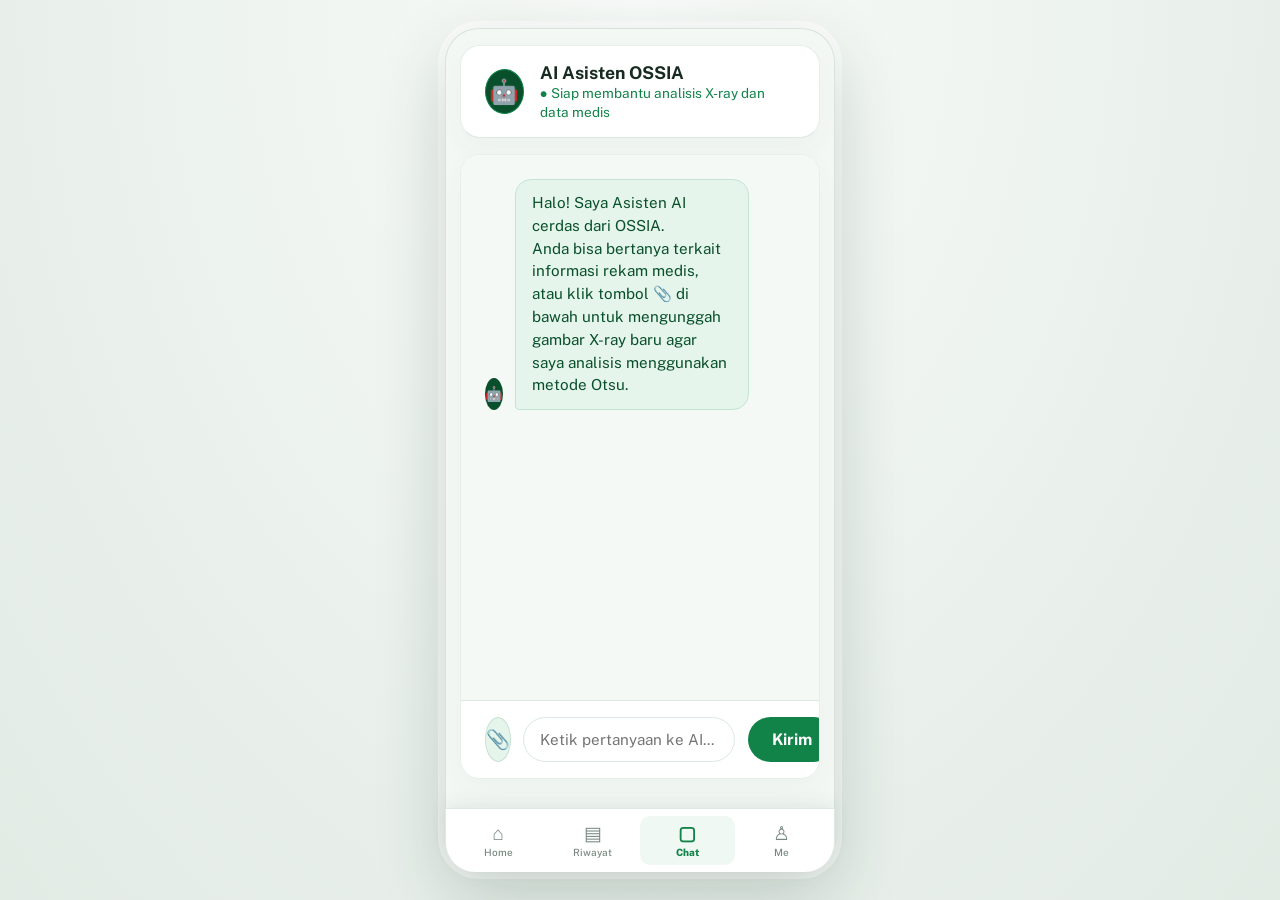
==== chat.html @ 5001eff4 "yhhhh pls" ====
<!DOCTYPE html>
<html lang="id">
<head>
<meta charset="UTF-8">
<meta name="viewport" content="width=device-width, initial-scale=1, viewport-fit=cover">
<meta name="theme-color" content="#0a4f2b">
<title>OSSIA | Chatbot Edukasi</title>
<link rel="preconnect" href="https://fonts.googleapis.com">
<link rel="preconnect" href="https://fonts.gstatic.com" crossorigin>
<link href="https://fonts.googleapis.com/css2?family=Bricolage+Grotesque:opsz,wght@12..96,500;12..96,700&family=Public+Sans:wght@400;500;600&display=swap" rel="stylesheet">
<link rel="stylesheet" href="style.css">
</head>
<body>
<div class="shell" id="view-chatbot">
<aside class="sidebar">
<div class="brand">
<div style="background: #ffffff; width: 34px; height: 34px; border-radius: 8px; display: grid; place-items: center; color: var(--rs-green-dark); font-weight: 800; font-size: 1.2rem; font-family: var(--font-head);">O</div>
<div>OSSIA</div>
</div>
<nav class="nav">
<button onclick="bukaHalaman('home')">🏠 Home (Dashboard)</button>
<button onclick="bukaHalaman('me')">👤 Me (Profil &amp; Riwayat)</button>
<button aria-current="page" onclick="bukaHalaman('chat')">💬 Chatbot Edukasi</button>
</nav>
<div class="sidebar-foot">
<strong>An. Arka</strong>
<span style="display: block; font-size: 0.85rem; color: var(--muted); margin-bottom: 10px;">Pasien Anak</span>
<button class="btn small block" onclick="bukaHalaman('login')" style="background: transparent; border: 1px solid rgba(255,255,255,0.2);">Keluar</button>
</div>
</aside>
<main style="display: flex; flex-direction: column; height: 100vh;">
<!-- Header Ruang Chat (Menampilkan AI) -->
<div class="panel" style="margin-bottom: 1rem; padding: 1rem 1.5rem; display: flex; align-items: center; gap: 1rem; border-bottom: 1px solid var(--line);">
<div style="width: 45px; height: 45px; border-radius: 50%; background: var(--rs-green-dark); display: grid; place-items: center; font-size: 1.5rem; border: 1px solid var(--rs-green);">🤖</div>
<div>
<strong style="font-size: 1.1rem; display: block; color: var(--ink);">AI Asisten OSSIA</strong>
<span style="font-size: 0.85rem; color: var(--rs-green);">● Siap membantu analisis X-ray dan data medis</span>
</div>
</div>
<!-- Kotak Chat Utama -->
<div class="panel" style="flex: 1; display: flex; flex-direction: column; padding: 0; overflow: hidden; background: #fdfdfd;">
<div id="chat-box" style="flex: 1; overflow-y: auto; padding: 1.5rem; display: flex; flex-direction: column; gap: 1rem; background: var(--box);">
<!-- Chat AI Awal -->
<div style="display: flex; gap: 0.8rem; align-items: flex-end; max-width: 85%;">
<div style="width: 32px; height: 32px; border-radius: 50%; background: var(--rs-green-dark); display: grid; place-items: center; font-size: 0.9rem;">🤖</div>
<div style="background: #e5f5ec; color: var(--rs-green-dark); padding: 12px 16px; border-radius: 16px 16px 16px 4px; font-size: 0.95rem; border: 1px solid #c2e6d3; line-height: 1.5;">
              Halo! Saya Asisten AI cerdas dari OSSIA.<br/>Anda bisa bertanya terkait informasi rekam medis, atau klik tombol 📎 di bawah untuk mengunggah gambar X-ray baru agar saya analisis menggunakan metode Otsu.
            </div>
</div>
</div>
<!-- Kolom Input Teks & Attachment -->
<div style="padding: 1rem 1.5rem; border-top: 1px solid var(--line); background: #ffffff; display: flex; gap: 0.8rem; align-items: center;">
<button class="btn secondary" onclick="simulasiUnggah()" style="border-radius: 50%; width: 45px; height: 45px; padding: 0; display: grid; place-items: center; font-size: 1.2rem;" title="Unggah X-ray">📎</button>
<input id="chat-input" onkeypress="cekEnter(event)" placeholder="Ketik pertanyaan ke AI..." style="flex: 1; padding: 0.8rem 1rem; border: 1px solid var(--line); border-radius: 99px; font-size: 0.95rem; outline: none;" type="text"/>
<button class="btn" onclick="kirimPesan()" style="border-radius: 99px; padding: 0.8rem 1.5rem;">Kirim</button>
</div>
</div>
</main>
</div>






<script>
(function () {
  const pages = {
    landing: "landing.html",
    login: "login.html",
    home: "home.html",
    dashboard: "home.html",
    riwayat: "riwayat.html",
    chat: "chat.html",
    chatbot: "chat.html",
    me: "me.html"
  };

  window.bukaHalaman = function (target) {
    window.location.href = pages[target] || "index.html";
  };

  window.showOssiaToast = function (message) {
    let toast = document.getElementById("ossia-global-toast");
    if (!toast) {
      toast = document.createElement("div");
      toast.id = "ossia-global-toast";
      toast.className = "toast";
      document.body.appendChild(toast);
    }
    toast.textContent = message;
    toast.classList.add("show");
    window.setTimeout(() => toast.classList.remove("show"), 2500);
  };

  document.addEventListener("DOMContentLoaded", function () {
    const file = window.location.pathname.split("/").pop().toLowerCase();
    const current = file.replace(".html", "");
    if (!["home", "riwayat", "chat", "me"].includes(current)) return;

    // Avoid duplicate nav if script is included twice.
    if (document.querySelector(".mobile-nav")) return;

    const nav = document.createElement("nav");
    nav.className = "mobile-nav";
    nav.setAttribute("aria-label", "Navigasi utama");
    const items = [
      ["home", "⌂", "Home"],
      ["riwayat", "▤", "Riwayat"],
      ["chat", "▢", "Chat"],
      ["me", "♙", "Me"]
    ];
    nav.innerHTML = items.map(([id, icon, label]) =>
      `<button type="button" class="${current === id ? "active" : ""}" aria-label="${label}" ${current === id ? 'aria-current="page"' : ""} onclick="bukaHalaman('${id}')"><span aria-hidden="true">${icon}</span><span>${label}</span></button>`
    ).join("");
    document.body.appendChild(nav);
  });
})();
</script>

</body>
</html>
---- style.css ----
:root {
  --rs-green: #118349; --rs-green-dark: #0a4f2b; --rs-green-soft: #e5f5ec;
  --rs-maroon: #8b3030; --rs-yellow: #d99116; --ink: #172b21; --muted: #6e8277;
  --line: #dce9e1; --box: #f5f9f6; --font-head: "Bricolage Grotesque", sans-serif;
  --font-body: "Public Sans", sans-serif;
}
* { box-sizing: border-box; }
body { margin: 0; background: #f3f7f4; color: var(--ink); font-family: var(--font-body); }
button, input { font: inherit; }
button { cursor: pointer; }
h1,h2,h3 { font-family: var(--font-head); }
p { line-height: 1.6; }
.btn { border: 0; border-radius: 999px; padding: .85rem 1.2rem; color: #fff; background: var(--rs-green); font-weight: 700; }
.btn.secondary { color: var(--rs-green-dark); background: var(--rs-green-soft); border: 1px solid #c4e3d0; }
.btn.block { display: block; width: 100%; }
.btn.small { padding: .65rem 1rem; font-size: .9rem; }
.login { min-height: 100dvh; display: grid; grid-template-columns: 1.05fr 1fr; background: #f5f9f6; }
.login-hero { background: var(--rs-green-dark); color: #fff; padding: clamp(1.5rem,5vw,4rem); display: flex; flex-direction: column; justify-content: space-between; min-height: 100%; }
.login-hero h1 { font-size: clamp(2rem,4vw,3.3rem); line-height: 1.1; max-width: 620px; margin: 1rem 0; }
.login-hero p { color: #c8e6d4; max-width: 540px; }
.login-hero .hint { font-size: .8rem; margin-top: 2rem; }
.login-form-wrap { display: grid; place-items: center; padding: 2rem; }
.login-card { width: min(100%, 450px); background: white; padding: clamp(1.4rem,4vw,2.5rem); border-radius: 24px; box-shadow: 0 20px 55px rgba(9,65,35,.08); }
.login-card h2 { margin: 0 0 .4rem; font-size: 1.6rem; }
.login-card .sub { color: var(--muted); margin-bottom: 1.5rem; }
.field { margin: 1rem 0; }
.field label { display: block; font-size: .9rem; font-weight: 600; margin-bottom: .5rem; }
.field input { width: 100%; border: 1px solid #c9ded1; border-radius: 12px; padding: .9rem 1rem; outline-color: var(--rs-green); background: #fbfdfb; }
.shell { display: grid; grid-template-columns: 250px minmax(0,1fr); min-height: 100dvh; }
.sidebar { background: var(--rs-green-dark); color: white; padding: 1.5rem; display: flex; flex-direction: column; gap: 2rem; }
.brand { display: flex; align-items: center; gap: .75rem; font-weight: 800; font-size: 1.15rem; }
.nav { display: flex; flex-direction: column; gap: .5rem; }
.nav button { border: 0; text-align: left; border-radius: 12px; padding: .9rem 1rem; background: transparent; color: #d4e9dc; font-weight: 600; }
.nav button:hover,.nav button[aria-current="page"] { color: white; background: rgba(255,255,255,.15); }
.sidebar-foot { margin-top: auto; border-top: 1px solid rgba(255,255,255,.15); padding-top: 1.2rem; }
.shell main { min-width: 0; padding: clamp(1.1rem,3vw,2.5rem); }
.page-head { margin-bottom: 1.5rem; }
.page-head h2 { margin: 0 0 .4rem; font-size: 1.8rem; }
.page-head p { color: var(--muted); margin: 0; }
.panel { padding: clamp(1rem,2vw,1.6rem); border-radius: 20px; background: #fff; border: 1px solid #e7efe9; box-shadow: 0 10px 30px rgba(9,65,35,.04); }
.dropzone { border: 2px dashed #a5cbb4; border-radius: 16px; padding: 3rem 1rem; text-align: center; color: var(--rs-green-dark); background: #eff8f2; }
.stats { display: grid; grid-template-columns: repeat(3,minmax(0,1fr)); gap: 1rem; margin-top: 1rem; }
.stat { border: 1px solid var(--line); border-radius: 15px; padding: 1.2rem; background: var(--box); }
.stat span { display: block; color: var(--muted); font-size: .85rem; margin-bottom: .5rem; }
.stat strong { font-family: var(--font-head); font-size: 1.35rem; }
.landing-page { min-height: 100dvh; display: grid; grid-template-columns: 1fr 1fr; background: #f7faf8; }
.landing-page .login-hero { min-height: 100dvh; }
.landing-cta { margin-top: 1.5rem; max-width: 250px; background: white; color: var(--rs-green-dark); }
.landing-info { padding: clamp(2rem,6vw,5rem); display: flex; flex-direction: column; justify-content: center; }
.landing-info h2 { font-size: clamp(1.7rem,3vw,2.6rem); line-height: 1.15; }
.landing-info p { color: var(--muted); }
.feature-list { display: grid; gap: 1rem; margin: 1.5rem 0; }
.feature-list > div { display: flex; align-items: center; gap: 1rem; background: white; border: 1px solid var(--line); border-radius: 14px; padding: 1rem; }
.feature-list b { color: var(--rs-green); font-family: var(--font-head); font-size: 1.2rem; }
.feature-list span { display: flex; flex-direction: column; gap: .2rem; }
.feature-list small { color: var(--muted); }
.auth-page { min-height: 100dvh; display: flex; flex-direction: column; align-items: center; justify-content: center; padding: 1.5rem; background: #f4f8f5; position: relative; }
.auth-page .back-link { position: absolute; top: 1.5rem; left: 1.5rem; border: 0; background: transparent; color: var(--rs-green-dark); font-weight: 700; }
.auth-brand { display: flex; align-items: center; gap: .6rem; color: var(--rs-green-dark); font-size: 1.6rem; margin-bottom: 1.5rem; }
.brand-symbol { display: grid; place-items: center; width: 40px; height: 40px; background: var(--rs-green-dark); color: white; border-radius: 12px; }
.auth-page .login-form-wrap { padding: 0; width: 100%; }
.auth-page .login-card { border: 1px solid var(--line); }
#chat-box { min-height: 260px; }
.landing-page .login-hero .login-hero { padding: 0; }
.loading-screen { padding: 3rem; text-align: center; color: var(--muted); }
.mobile-nav { display: none; }
@media (max-width: 760px) {
  body { background: #f7faf8; }
  .login, .landing-page { display: flex; flex-direction: column; }
  .login-hero { min-height: auto; padding: 1.4rem 1.3rem 1.6rem; }
  .login-hero h1 { font-size: 1.8rem; }
  .login-hero > div > div[style*="margin-top: 3rem"] { display: none !important; }
  .login-hero .hint { margin-top: 1rem; }
  .login-form-wrap { padding: 1.2rem; }
  .login-card { padding: 1.4rem; }
  .landing-page .login-hero { min-height: 52vh; }
  .landing-info { padding: 1.5rem; }
  .landing-info h2 { font-size: 1.7rem; }
  .auth-page { justify-content: flex-start; padding-top: 5rem; }
  .shell { display: block; min-height: 100dvh; padding-bottom: calc(82px + env(safe-area-inset-bottom)); }
  .sidebar { display: none; }
  .shell main { padding: 1.2rem 1rem 2rem; }
  .page-head h2 { font-size: 1.5rem; }
  .stats { grid-template-columns: 1fr; gap: .7rem; }
  .stat { padding: 1rem; }
  .mobile-nav { position: fixed; z-index: 20; left: 0; right: 0; bottom: 0; display: grid; grid-template-columns: repeat(4,1fr); padding: .5rem .35rem calc(.5rem + env(safe-area-inset-bottom)); background: rgba(255,255,255,.97); border-top: 1px solid var(--line); backdrop-filter: blur(14px); }
  .mobile-nav button { border: 0; background: transparent; color: #7d8e83; display: flex; flex-direction: column; align-items: center; gap: .2rem; padding: .4rem .1rem; font-size: .68rem; }
  .mobile-nav button.active { color: var(--rs-green); font-weight: 800; }
  .mobile-nav button span:first-child { font-size: 1.1rem; }
  #view-chatbot main { height: calc(100dvh - 82px); }
  #view-chatbot .panel { padding: .8rem; }
}

.chat-bubble { display:flex; gap:.65rem; align-items:flex-end; max-width:90%; margin:.75rem 0; }
.chat-bubble.user { margin-left:auto; }
.chat-avatar { width:32px; height:32px; flex:0 0 32px; border-radius:50%; background:var(--rs-green-dark); display:grid; place-items:center; color:white; }
.chat-message { background:#e5f5ec; color:var(--rs-green-dark); border:1px solid #c2e6d3; border-radius:16px 16px 16px 4px; padding:.75rem 1rem; line-height:1.5; font-size:.9rem; overflow-wrap:anywhere; }
.chat-bubble.user .chat-message { background:white; color:var(--ink); border-color:var(--line); border-radius:16px 16px 4px 16px; }
.error-page { margin:2rem auto; max-width:600px; padding:2rem; background:white; border-radius:18px; }


/* Small shared refinements for mobile navigation; other page designs are retained. */
.mobile-nav { padding-bottom: calc(.5rem + env(safe-area-inset-bottom)); }
@media (max-width: 760px) {
  #app-view { min-height:100dvh; }
  .mobile-nav { box-shadow:0 -4px 20px rgba(10,79,43,.05); }
}
.toast { position:fixed; z-index:100; left:50%; bottom:calc(78px + env(safe-area-inset-bottom)); transform:translate(-50%,12px); opacity:0; pointer-events:none; background:#153e29; color:white; border-radius:12px; padding:10px 14px; max-width:calc(100% - 28px); font-size:.75rem; transition:.2s; }
.toast.show { opacity:1; transform:translate(-50%,0); }


/* Responsive mobile layout shared by Landing, Login, Home, Riwayat, Chat, and Me. */
html { min-width: 320px; }
body { overflow-x: hidden; }
#app-view { width: 100%; min-height: 100dvh; }
img, svg, video, canvas { max-width: 100%; }
input, button, textarea, select { max-width: 100%; }
.landing-page, .auth-page, .shell, .ossia-mobile-page { min-width: 0; }
.shell main { min-width: 0; }
.panel, .login-card, .landing-info, .login-hero { min-width: 0; }
@media (max-width: 760px) {
  body { font-size: 14px; }
  .landing-page {
    display: flex !important;
    flex-direction: column !important;
    min-height: 100dvh;
  }
  .landing-page .landing-hero { min-height: auto; }
  .landing-page .login-hero {
    min-height: auto !important;
    padding: 1.25rem 1.15rem 1.35rem;
    border-radius: 0 0 24px 24px;
  }
  .landing-page .login-hero h1 { font-size: clamp(1.7rem, 7vw, 2.2rem); }
  .landing-page .landing-cta {
    display: block;
    width: 100%;
    max-width: none;
    margin-top: 1rem;
  }
  .landing-page .landing-info { padding: 1.25rem 1.1rem 6rem; }
  .feature-list { gap: .7rem; }
  .feature-list > div { padding: .85rem; }
  .auth-page {
    min-height: 100dvh;
    justify-content: flex-start;
    padding: 5rem 1rem 2rem;
  }
  .auth-page .back-link { top: 1rem; left: 1rem; }
  .auth-brand { margin-bottom: 1rem; }
  .auth-page .login-form-wrap { width: 100%; padding: 0; }
  .auth-page .login-card { width: 100%; padding: 1.25rem; border-radius: 20px; }
  .shell {
    display: block !important;
    width: 100%;
    min-height: 100dvh;
    padding-bottom: calc(82px + env(safe-area-inset-bottom));
  }
  .sidebar { display: none !important; }
  .shell main {
    display: flex;
    flex-direction: column;
    width: 100%;
    height: auto;
    min-height: calc(100dvh - 82px);
    padding: 1rem .85rem 1.25rem;
  }
  .page-head { margin-bottom: 1rem; }
  .page-head h2 { font-size: 1.4rem; }
  .stats { grid-template-columns: minmax(0, 1fr) !important; }
  .stat, .panel { min-width: 0; }
  #view-chatbot main {
    height: calc(100dvh - 72px - 82px) !important;
    min-height: 460px;
    overflow: hidden;
  }
  #view-chatbot main > .panel:first-child { flex: 0 0 auto; }
  #view-chatbot main > .panel:nth-child(2) { flex: 1 1 auto; min-height: 0; }
  #chat-box { min-height: 0; }
  #view-chatbot input { min-width: 0; }
  #view-chatbot main > .panel:last-child { gap: .45rem; }
  #view-chatbot main > .panel:last-child button { flex: 0 0 auto; }
  #view-me main > .panel { align-items: flex-start !important; }
  #view-me main > .panel > div { gap: .8rem !important; }
  .mobile-nav {
    position: fixed;
    z-index: 100;
    left: 0;
    right: 0;
    bottom: 0;
    display: grid !important;
    grid-template-columns: repeat(4, minmax(0, 1fr));
    padding: .45rem .35rem calc(.45rem + env(safe-area-inset-bottom));
    background: rgba(255,255,255,.97);
    border-top: 1px solid var(--line);
    box-shadow: 0 -4px 20px rgba(10,79,43,.06);
    backdrop-filter: blur(14px);
  }
  .mobile-nav button {
    min-width: 0;
    min-height: 48px;
    border: 0;
    border-radius: 10px;
    background: transparent;
    color: #7d8e83;
    display: flex;
    flex-direction: column;
    align-items: center;
    justify-content: center;
    gap: .18rem;
    padding: .3rem .1rem;
    font-size: .68rem;
  }
  .mobile-nav button.active {
    color: var(--rs-green);
    font-weight: 800;
    background: #f0f8f3;
  }
  .mobile-nav button span:first-child { font-size: 1.15rem; line-height: 1.1; }
  .error-page { margin: 1rem; padding: 1.25rem; }
}
@media (min-width: 761px) {
  .mobile-nav { display: none !important; }
}

/* Standalone multi-page navigation */
.mobile-nav {
  position: fixed; z-index: 100; left: 0; right: 0; bottom: 0;
  display: grid; grid-template-columns: repeat(4, minmax(0, 1fr));
  padding: .45rem .35rem calc(.45rem + env(safe-area-inset-bottom));
  background: rgba(255,255,255,.97); border-top: 1px solid var(--line);
  box-shadow: 0 -4px 20px rgba(10,79,43,.06); backdrop-filter: blur(14px);
}
.mobile-nav button {
  min-width: 0; min-height: 48px; border: 0; border-radius: 10px;
  background: transparent; color: #7d8e83; display: flex; flex-direction: column;
  align-items: center; justify-content: center; gap: .18rem; padding: .3rem .1rem; font-size: .68rem;
}
.mobile-nav button.active { color: var(--rs-green); font-weight: 800; background: #f0f8f3; }
.mobile-nav button span:first-child { font-size: 1.15rem; line-height: 1.1; }
body { padding-bottom: 76px; }
@media (min-width: 761px) {
  body { padding-bottom: 0; }
  .mobile-nav { left: 50%; right: auto; transform: translateX(-50%); width: min(520px, 100%); border: 1px solid var(--line); border-bottom: 0; border-radius: 16px 16px 0 0; }
}



/* =========================================================
   OSSIA MOBILE APP FRAME
   Keep a phone-sized layout on desktop/laptop as requested.
   ========================================================= */
html { min-width: 0 !important; min-height: 100%; background: #e9efeb; }
body {
  min-width: 0 !important;
  min-height: 100dvh;
  margin: 0 !important;
  padding: 0 !important;
  display: flex;
  justify-content: center;
  align-items: center;
  overflow: hidden !important;
  background:
    radial-gradient(ellipse at top, #f8fbf9 0%, #e8efea 70%, #e3ebe5 100%);
}
body > .landing-page,
body > .auth-page,
body > .ossia-mobile-page,
body > .shell,
body > #view-me,
body > #view-chatbot {
  width: min(390px, 100vw) !important;
  height: min(844px, 100dvh) !important;
  min-height: 0 !important;
  max-height: 100dvh !important;
  margin: auto !important;
  overflow-x: hidden !important;
  overflow-y: auto !important;
  position: relative;
  flex: 0 0 auto;
  background: #f4f8f5;
  border: 1px solid rgba(10,79,43,.12);
  border-radius: 34px;
  box-shadow: 0 24px 70px rgba(13, 48, 29, .20), 0 0 0 7px rgba(255,255,255,.72);
  scrollbar-width: thin;
  scrollbar-color: #c6d8cc transparent;
}
body > .landing-page {
  display: flex !important;
  flex-direction: column !important;
  justify-content: flex-start !important;
  background: #f4f8f5 !important;
}
body > .landing-page .landing-hero {
  display: flex !important;
  flex-direction: column !important;
  width: 100% !important;
  min-width: 0 !important;
  min-height: auto !important;
  flex: 0 0 auto;
}
body > .landing-page .login-hero {
  width: 100% !important;
  min-height: auto !important;
  padding: 1.35rem 1.25rem 1.5rem !important;
  border-radius: 0 !important;
  justify-content: flex-start !important;
  background:
    radial-gradient(circle at 90% 8%, rgba(39,133,85,.42), transparent 30%),
    linear-gradient(145deg, #07502d, #063e25) !important;
}
body > .landing-page .login-hero h1 {
  font-size: 2rem !important;
  line-height: 1.12 !important;
  margin: 1.5rem 0 .8rem !important;
}
body > .landing-page .login-hero p { font-size: .88rem !important; line-height: 1.6; }
body > .landing-page .landing-info {
  width: 100% !important;
  min-width: 0 !important;
  padding: 1.35rem 1.2rem 1.8rem !important;
  flex: 1 0 auto;
}
body > .landing-page .landing-info h2 { font-size: 1.3rem !important; }
body > .landing-page .landing-info p { font-size: .85rem; }
body > .landing-page .landing-cta,
body > .landing-page button {
  max-width: 100%;
}
body > .auth-page {
  display: flex !important;
  flex-direction: column !important;
  justify-content: flex-start !important;
  align-items: stretch !important;
  padding: 4.5rem 1rem 1.5rem !important;
  background: #f4f8f5 !important;
}
body > .auth-page .back-link { top: 1rem !important; left: 1rem !important; }
body > .auth-page .auth-brand { justify-content: center; margin: 0 auto 1.5rem !important; }
body > .auth-page .login-form-wrap { width: 100% !important; padding: 0 !important; display: block !important; }
body > .auth-page .login-card { width: 100% !important; max-width: none !important; padding: 1.35rem !important; border-radius: 22px !important; }
body > .ossia-mobile-page {
  max-width: none !important;
  width: min(390px, 100vw) !important;
  padding-bottom: 86px !important;
  border-radius: 34px;
  background: #f4f8f5;
}
body > .ossia-mobile-page .om-content { padding: 17px 13px 26px !important; }
body > .ossia-mobile-page .om-topbar { height: 62px !important; padding: 0 14px !important; }
body > .ossia-mobile-page .om-welcome h1 { font-size: 1.55rem !important; }
body > .ossia-mobile-page .om-section-title { gap: 8px; }
body > .ossia-mobile-page .om-section-title h2 { font-size: 1.05rem; }
body > .ossia-mobile-page .om-dropzone { min-height: 145px; }
body > .shell,
body > #view-me,
body > #view-chatbot {
  display: block !important;
  padding: 0 0 78px !important;
  background: #f4f8f5 !important;
}
body > .shell .sidebar,
body > #view-me .sidebar,
body > #view-chatbot .sidebar { display: none !important; }
body > .shell main,
body > #view-me main,
body > #view-chatbot main {
  width: 100% !important;
  max-width: none !important;
  min-width: 0 !important;
  height: auto !important;
  min-height: 100% !important;
  padding: 1rem .85rem 1.25rem !important;
  overflow: visible !important;
  display: flex !important;
  flex-direction: column !important;
}
body > #view-chatbot main { min-height: 100% !important; }
body > .shell .panel,
body > #view-me .panel,
body > #view-chatbot .panel { min-width: 0 !important; width: 100%; }
body > .shell .stats,
body > #view-me .stats,
body > #view-chatbot .stats { grid-template-columns: minmax(0, 1fr) !important; }
.mobile-nav {
  position: fixed !important;
  z-index: 999 !important;
  left: 50% !important;
  right: auto !important;
  bottom: max(0px, calc((100dvh - 844px) / 2)) !important;
  transform: translateX(-50%) !important;
  width: min(390px, 100vw) !important;
  border: 1px solid #dce9e1 !important;
  border-bottom: 0 !important;
  border-radius: 0 0 34px 34px !important;
  padding: .35rem .3rem max(.35rem, env(safe-area-inset-bottom)) !important;
  box-shadow: 0 -5px 18px rgba(10,79,43,.07) !important;
}
.toast, #ossia-global-toast { z-index: 1200 !important; }
@media (max-width: 430px) {
  body { align-items: stretch; background: #f4f8f5; }
  body > .landing-page,
  body > .auth-page,
  body > .ossia-mobile-page,
  body > .shell,
  body > #view-me,
  body > #view-chatbot {
    width: 100vw !important;
    height: 100dvh !important;
    max-height: 100dvh !important;
    border-radius: 0 !important;
    border: 0 !important;
    box-shadow: none !important;
  }
  .mobile-nav { bottom: 0 !important; border-radius: 0 !important; }
}


/* FIX: persistent bottom navigation on all four app pages */
.mobile-nav {
  display: grid !important;
  grid-template-columns: repeat(4, minmax(0, 1fr));
  position: fixed !important;
  z-index: 9999 !important;
  left: 50% !important;
  right: auto !important;
  bottom: max(0px, calc((100dvh - 844px) / 2)) !important;
  transform: translateX(-50%) !important;
  width: min(390px, 100vw) !important;
  min-height: 64px;
  padding: 7px 5px max(7px, env(safe-area-inset-bottom)) !important;
  background: rgba(255,255,255,.98) !important;
  border: 1px solid #dce9e1 !important;
  border-bottom: 0 !important;
  border-radius: 0 0 30px 30px !important;
  box-shadow: 0 -5px 18px rgba(10,79,43,.08) !important;
  backdrop-filter: blur(14px);
}
.mobile-nav button {
  display: flex !important;
  flex-direction: column !important;
  align-items: center !important;
  justify-content: center !important;
  gap: 3px !important;
  min-height: 48px !important;
  border: 0 !important;
  border-radius: 10px !important;
  background: transparent !important;
  color: #78887f !important;
  padding: 4px 2px !important;
  font-size: 10px !important;
  font-weight: 500;
}
.mobile-nav button.active {
  color: #118349 !important;
  background: #f0f8f3 !important;
  font-weight: 800 !important;
}
.mobile-nav button span:first-child { font-size: 19px !important; line-height: 1 !important; }
@media (max-width: 430px) {
  .mobile-nav { bottom: 0 !important; border-radius: 0 !important; }
}

body > .shell, body > #view-me, body > #view-chatbot { padding-bottom: 72px !important; }
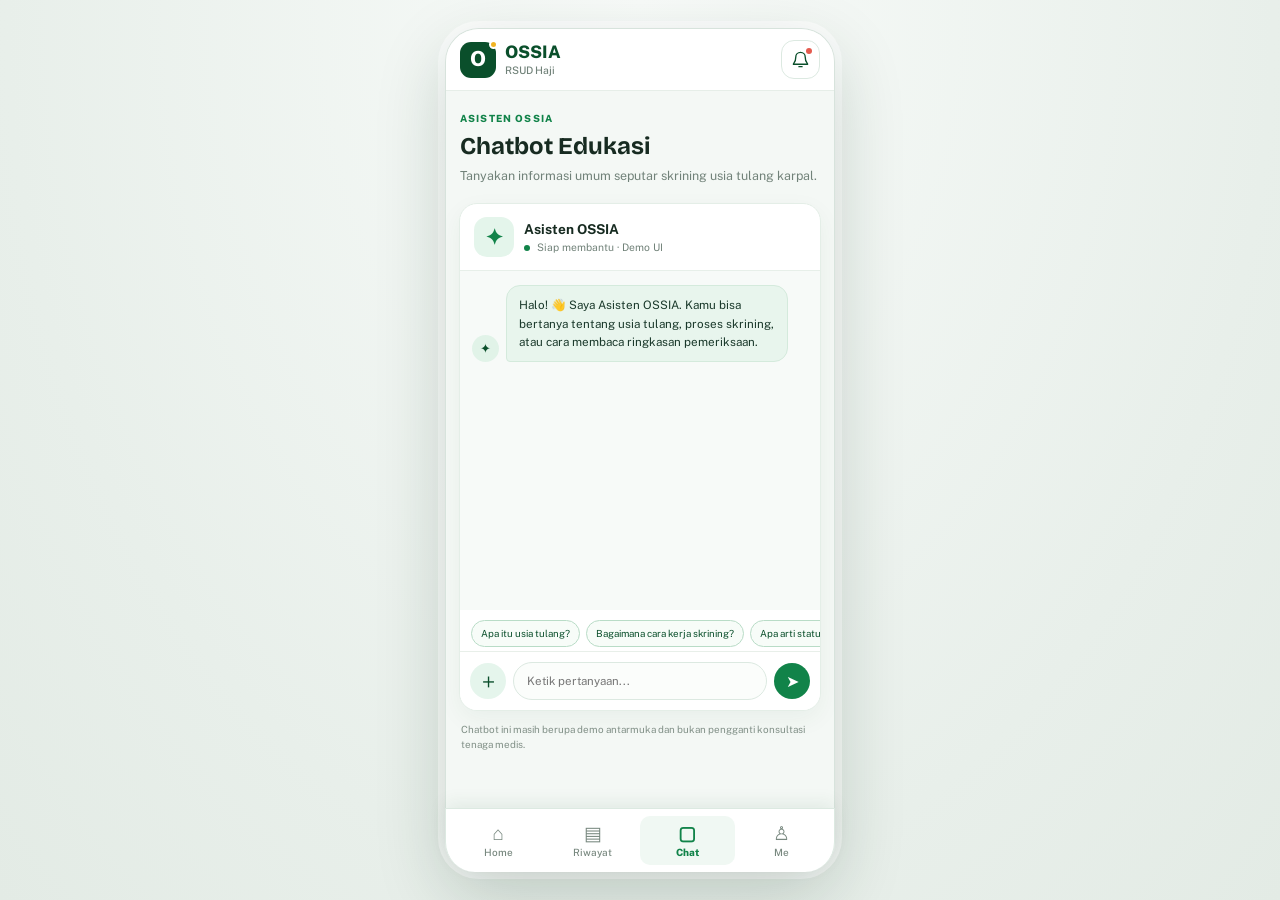
==== commit cce824d2: "yhhh" ====
--- a/chat.html
+++ b/chat.html
@@ -1,122 +1,83 @@
 <!DOCTYPE html>
-<html lang="id">
-<head>
-<meta charset="UTF-8">
-<meta name="viewport" content="width=device-width, initial-scale=1, viewport-fit=cover">
-<meta name="theme-color" content="#0a4f2b">
-<title>OSSIA | Chatbot Edukasi</title>
-<link rel="preconnect" href="https://fonts.googleapis.com">
-<link rel="preconnect" href="https://fonts.gstatic.com" crossorigin>
-<link href="https://fonts.googleapis.com/css2?family=Bricolage+Grotesque:opsz,wght@12..96,500;12..96,700&family=Public+Sans:wght@400;500;600&display=swap" rel="stylesheet">
-<link rel="stylesheet" href="style.css">
-</head>
-<body>
-<div class="shell" id="view-chatbot">
-<aside class="sidebar">
-<div class="brand">
-<div style="background: #ffffff; width: 34px; height: 34px; border-radius: 8px; display: grid; place-items: center; color: var(--rs-green-dark); font-weight: 800; font-size: 1.2rem; font-family: var(--font-head);">O</div>
-<div>OSSIA</div>
-</div>
-<nav class="nav">
-<button onclick="bukaHalaman('home')">🏠 Home (Dashboard)</button>
-<button onclick="bukaHalaman('me')">👤 Me (Profil &amp; Riwayat)</button>
-<button aria-current="page" onclick="bukaHalaman('chat')">💬 Chatbot Edukasi</button>
-</nav>
-<div class="sidebar-foot">
-<strong>An. Arka</strong>
-<span style="display: block; font-size: 0.85rem; color: var(--muted); margin-bottom: 10px;">Pasien Anak</span>
-<button class="btn small block" onclick="bukaHalaman('login')" style="background: transparent; border: 1px solid rgba(255,255,255,0.2);">Keluar</button>
-</div>
-</aside>
-<main style="display: flex; flex-direction: column; height: 100vh;">
-<!-- Header Ruang Chat (Menampilkan AI) -->
-<div class="panel" style="margin-bottom: 1rem; padding: 1rem 1.5rem; display: flex; align-items: center; gap: 1rem; border-bottom: 1px solid var(--line);">
-<div style="width: 45px; height: 45px; border-radius: 50%; background: var(--rs-green-dark); display: grid; place-items: center; font-size: 1.5rem; border: 1px solid var(--rs-green);">🤖</div>
-<div>
-<strong style="font-size: 1.1rem; display: block; color: var(--ink);">AI Asisten OSSIA</strong>
-<span style="font-size: 0.85rem; color: var(--rs-green);">● Siap membantu analisis X-ray dan data medis</span>
-</div>
-</div>
-<!-- Kotak Chat Utama -->
-<div class="panel" style="flex: 1; display: flex; flex-direction: column; padding: 0; overflow: hidden; background: #fdfdfd;">
-<div id="chat-box" style="flex: 1; overflow-y: auto; padding: 1.5rem; display: flex; flex-direction: column; gap: 1rem; background: var(--box);">
-<!-- Chat AI Awal -->
-<div style="display: flex; gap: 0.8rem; align-items: flex-end; max-width: 85%;">
-<div style="width: 32px; height: 32px; border-radius: 50%; background: var(--rs-green-dark); display: grid; place-items: center; font-size: 0.9rem;">🤖</div>
-<div style="background: #e5f5ec; color: var(--rs-green-dark); padding: 12px 16px; border-radius: 16px 16px 16px 4px; font-size: 0.95rem; border: 1px solid #c2e6d3; line-height: 1.5;">
-              Halo! Saya Asisten AI cerdas dari OSSIA.<br/>Anda bisa bertanya terkait informasi rekam medis, atau klik tombol 📎 di bawah untuk mengunggah gambar X-ray baru agar saya analisis menggunakan metode Otsu.
-            </div>
-</div>
-</div>
-<!-- Kolom Input Teks & Attachment -->
-<div style="padding: 1rem 1.5rem; border-top: 1px solid var(--line); background: #ffffff; display: flex; gap: 0.8rem; align-items: center;">
-<button class="btn secondary" onclick="simulasiUnggah()" style="border-radius: 50%; width: 45px; height: 45px; padding: 0; display: grid; place-items: center; font-size: 1.2rem;" title="Unggah X-ray">📎</button>
-<input id="chat-input" onkeypress="cekEnter(event)" placeholder="Ketik pertanyaan ke AI..." style="flex: 1; padding: 0.8rem 1rem; border: 1px solid var(--line); border-radius: 99px; font-size: 0.95rem; outline: none;" type="text"/>
-<button class="btn" onclick="kirimPesan()" style="border-radius: 99px; padding: 0.8rem 1.5rem;">Kirim</button>
-</div>
-</div>
-</main>
-</div>
-
-
-
-
-
+<html lang="id"><head>
+<meta charset="UTF-8"><meta name="viewport" content="width=device-width, initial-scale=1, viewport-fit=cover">
+<meta name="theme-color" content="#0a4f2b"><title>OSSIA | Chatbot Edukasi</title>
+<link rel="preconnect" href="https://fonts.googleapis.com"><link rel="preconnect" href="https://fonts.gstatic.com" crossorigin>
+<link href="https://fonts.googleapis.com/css2?family=Bricolage+Grotesque:opsz,wght@12..96,500;12..96,700&family=Public+Sans:wght@400;500;600;700&display=swap" rel="stylesheet">
+<link rel="stylesheet" href="style.css"><link rel="stylesheet" href="home.css"><link rel="stylesheet" href="mobile-pages.css">
+</head><body>
+<section class="ossia-mobile-page om-chat-page" id="view-chat">
+  <header class="om-topbar">
+    <div class="om-brand"><span class="om-logo">O<i></i></span><span>OSSIA<small>RSUD Haji</small></span></div>
+    <button class="om-icon-btn" id="chatNotifications" type="button" aria-label="Notifikasi" title="Notifikasi">
+      <svg viewBox="0 0 24 24" width="19" height="19" aria-hidden="true" fill="none" stroke="currentColor" stroke-width="1.7" stroke-linecap="round" stroke-linejoin="round">
+        <path d="M18 9a6 6 0 0 0-12 0c0 7-3 7-3 9h18c0-2-3-2-3-9"></path>
+        <path d="M10 21h4"></path>
+      </svg><b></b>
+    </button>
+  </header>
+  <main class="om-content om-chat-content">
+    <section class="om-page-intro">
+      <p class="om-eyebrow">ASISTEN OSSIA</p>
+      <h1>Chatbot Edukasi</h1>
+      <p>Tanyakan informasi umum seputar skrining usia tulang karpal.</p>
+    </section>
+    <section class="om-chat-card">
+      <div class="om-chat-heading">
+        <div class="om-chat-bot">✦</div>
+        <div><strong>Asisten OSSIA</strong><span><i></i> Siap membantu · Demo UI</span></div>
+      </div>
+      <div id="chat-box" class="om-chat-box" aria-live="polite">
+        <div class="om-chat-row ai">
+          <div class="om-chat-avatar">✦</div>
+          <div class="om-chat-bubble">Halo! 👋 Saya Asisten OSSIA. Kamu bisa bertanya tentang usia tulang, proses skrining, atau cara membaca ringkasan pemeriksaan.</div>
+        </div>
+      </div>
+      <div class="om-chat-prompts">
+        <button type="button" onclick="document.getElementById('chat-input').value='Apa itu usia tulang?';document.getElementById('chat-input').focus()">Apa itu usia tulang?</button>
+        <button type="button" onclick="document.getElementById('chat-input').value='Bagaimana cara kerja skrining?';document.getElementById('chat-input').focus()">Bagaimana cara kerja skrining?</button>
+        <button type="button" onclick="document.getElementById('chat-input').value='Apa arti status hasil?';document.getElementById('chat-input').focus()">Apa arti status hasil?</button>
+      </div>
+      <form class="om-chat-composer" onsubmit="event.preventDefault();kirimPesan()">
+        <button class="om-chat-attach" type="button" onclick="simulasiUnggah()" aria-label="Simulasi lampiran">＋</button>
+        <input id="chat-input" type="text" placeholder="Ketik pertanyaan..." onkeydown="cekEnter(event)" autocomplete="off">
+        <button class="om-chat-send" type="submit" aria-label="Kirim pesan">➤</button>
+      </form>
+    </section>
+    <p class="om-disclaimer">Chatbot ini masih berupa demo antarmuka dan bukan pengganti konsultasi tenaga medis.</p>
+  </main>
+</section>
 
 <script>
 (function () {
-  const pages = {
-    landing: "landing.html",
-    login: "login.html",
-    home: "home.html",
-    dashboard: "home.html",
-    riwayat: "riwayat.html",
-    chat: "chat.html",
-    chatbot: "chat.html",
-    me: "me.html"
-  };
-
-  window.bukaHalaman = function (target) {
-    window.location.href = pages[target] || "index.html";
-  };
-
+  const pages = { landing:"landing.html", login:"login.html", home:"home.html", dashboard:"home.html",
+    riwayat:"riwayat.html", chat:"chat.html", chatbot:"chat.html", me:"me.html" };
+  window.bukaHalaman = function (target) { window.location.href = pages[target] || "index.html"; };
   window.showOssiaToast = function (message) {
     let toast = document.getElementById("ossia-global-toast");
     if (!toast) {
       toast = document.createElement("div");
       toast.id = "ossia-global-toast";
-      toast.className = "toast";
+      toast.className = "om-toast";
       document.body.appendChild(toast);
     }
     toast.textContent = message;
     toast.classList.add("show");
     window.setTimeout(() => toast.classList.remove("show"), 2500);
   };
-
   document.addEventListener("DOMContentLoaded", function () {
-    const file = window.location.pathname.split("/").pop().toLowerCase();
-    const current = file.replace(".html", "");
-    if (!["home", "riwayat", "chat", "me"].includes(current)) return;
-
-    // Avoid duplicate nav if script is included twice.
-    if (document.querySelector(".mobile-nav")) return;
-
+    const current = location.pathname.split("/").pop().toLowerCase().replace(".html", "");
+    if (!["home", "riwayat", "chat", "me"].includes(current) || document.querySelector(".mobile-nav")) return;
+    const items = [["home","⌂","Home"],["riwayat","▤","Riwayat"],["chat","▢","Chat"],["me","♙","Me"]];
     const nav = document.createElement("nav");
     nav.className = "mobile-nav";
     nav.setAttribute("aria-label", "Navigasi utama");
-    const items = [
-      ["home", "⌂", "Home"],
-      ["riwayat", "▤", "Riwayat"],
-      ["chat", "▢", "Chat"],
-      ["me", "♙", "Me"]
-    ];
     nav.innerHTML = items.map(([id, icon, label]) =>
-      `<button type="button" class="${current === id ? "active" : ""}" aria-label="${label}" ${current === id ? 'aria-current="page"' : ""} onclick="bukaHalaman('${id}')"><span aria-hidden="true">${icon}</span><span>${label}</span></button>`
+      `<button type="button" class="${current===id?"active":""}" aria-label="${label}" ${current===id?'aria-current="page"':""} onclick="bukaHalaman('${id}')"><span aria-hidden="true">${icon}</span><span>${label}</span></button>`
     ).join("");
     document.body.appendChild(nav);
   });
 })();
 </script>
-
-</body>
-</html>+<script src="chatbot.js"></script><script>document.addEventListener("DOMContentLoaded",function(){if(typeof initChatbot==="function")initChatbot();});</script>
+</body></html>
--- a/home.css
+++ b/home.css
@@ -0,0 +1,91 @@
+/* Mobile-first styling for Home only. Other pages keep the original style.css. */
+.ossia-mobile-page { --om-green:#118349; --om-dark:#0a4f2b; --om-soft:#e5f5ec; --om-mint:#f4f9f6; --om-ink:#172b21; --om-muted:#718279; --om-line:#dce9e1; color:var(--om-ink); font-family:var(--font-body,"Public Sans",sans-serif); max-width:720px; margin:0 auto; padding-bottom:1.5rem; }
+.ossia-mobile-page * { box-sizing:border-box; }
+.om-topbar { height:68px; padding:0 18px; display:flex; align-items:center; justify-content:space-between; background:#fff; border-bottom:1px solid #e6eee8; position:sticky; top:0; z-index:3; }
+.om-brand { display:flex; align-items:center; gap:9px; color:var(--om-dark); font-weight:800; font-size:1.08rem; line-height:1.1; }
+.om-brand small { display:block; margin-top:3px; color:var(--om-muted); font-size:.65rem; font-weight:500; }
+.om-logo { width:36px; height:36px; border-radius:11px; background:var(--om-dark); color:#fff; display:grid; place-items:center; font-size:1.3rem; position:relative; }
+.om-logo i { position:absolute; width:9px; height:9px; background:#f0b323; border-radius:50%; top:-2px; right:-2px; border:2px solid white; }
+.om-icon-btn { width:39px; height:39px; border:1px solid var(--om-line); border-radius:13px; background:#fff; color:var(--om-dark); font-size:1.2rem; position:relative; }
+.om-icon-btn b { position:absolute; top:7px; right:7px; width:6px; height:6px; background:#e45b4e; border-radius:50%; }
+.om-content { padding:19px 15px 26px; }
+.om-welcome { display:flex; align-items:center; justify-content:space-between; gap:12px; margin:2px 1px 20px; }
+.om-eyebrow { color:var(--om-green); font-size:.62rem; letter-spacing:1.15px; font-weight:800; margin:0 0 5px; }
+.om-welcome h1,.om-page-intro h1 { font-family:var(--font-head,"Bricolage Grotesque",sans-serif); font-size:1.45rem; line-height:1.18; margin:0 0 6px; }
+.om-welcome h1 span { font-size:1.15rem; }
+.om-welcome p:not(.om-eyebrow),.om-page-intro>p:last-child { margin:0; color:var(--om-muted); font-size:.78rem; line-height:1.5; }
+.om-avatar { width:46px; height:46px; flex:0 0 46px; display:grid; place-items:center; border:1px solid #cce5d5; border-radius:16px; background:linear-gradient(135deg,#dff3e6,#fff); font-size:1.5rem; }
+.om-card { background:#fff; border:1px solid #e4eee7; border-radius:18px; box-shadow:0 8px 24px rgba(10,79,43,.055); padding:15px; }
+.om-section { margin-top:23px; }
+.om-section-title { display:flex; justify-content:space-between; align-items:center; gap:10px; margin-bottom:13px; }
+.om-section-title h2 { font-family:var(--font-head,"Bricolage Grotesque",sans-serif); font-size:1.03rem; line-height:1.3; margin:0; }
+.om-section-title p:not(.om-eyebrow) { color:var(--om-muted); font-size:.75rem; margin:4px 0 0; }
+.om-tag { background:var(--om-soft); color:var(--om-dark); border-radius:99px; padding:5px 8px; font-size:.62rem; font-weight:700; white-space:nowrap; }
+.om-dropzone { min-height:152px; padding:19px 12px; display:flex; flex-direction:column; align-items:center; justify-content:center; gap:7px; text-align:center; border:1.5px dashed #83b99a; border-radius:15px; background:linear-gradient(140deg,#eff9f3,#fbfdfb); cursor:pointer; }
+.om-dropzone.dragging { background:#e3f5e9; outline:3px solid #d4eddd; }
+.om-upload-symbol { width:40px; height:40px; display:grid; place-items:center; background:#dff3e6; color:var(--om-green); border-radius:13px; font-size:1.7rem; line-height:1; }
+.om-dropzone strong { font-size:.82rem; }
+.om-dropzone span:not(.om-upload-symbol) { font-size:.72rem; color:var(--om-muted); }
+.om-dropzone small { font-size:.63rem; color:#87978d; }
+.om-dropzone input { position:absolute; width:1px; height:1px; opacity:0; }
+.om-primary-btn { width:100%; margin-top:12px; border:0; border-radius:13px; padding:13px 15px; background:var(--om-green); color:#fff; font-weight:800; font-size:.82rem; display:flex; justify-content:center; align-items:center; gap:10px; }
+.om-primary-btn:disabled { background:#b8c9bf; cursor:not-allowed; }
+.om-helper { color:var(--om-muted); text-align:center; font-size:.65rem; line-height:1.5; margin:9px 2px 0; }
+.om-file-preview { margin-top:11px; padding:8px; display:flex; align-items:center; gap:10px; border:1px solid var(--om-line); border-radius:12px; }
+.om-file-preview[hidden],.om-explanation[hidden] { display:none; }
+.om-file-preview img { width:58px; height:58px; object-fit:cover; background:#111; border-radius:9px; }
+.om-file-meta { min-width:0; flex:1; display:flex; flex-direction:column; gap:2px; }
+.om-file-meta strong { font-size:.7rem; overflow:hidden; text-overflow:ellipsis; white-space:nowrap; }
+.om-file-meta span,.om-file-meta small { color:var(--om-muted); font-size:.62rem; }
+.om-file-preview button { width:30px; height:30px; border:0; border-radius:9px; color:#a23b35; background:#fff0ef; font-size:1.2rem; }
+.om-text-btn { border:0; padding:4px 0 4px 5px; color:var(--om-green); background:transparent; font-size:.69rem; font-weight:800; white-space:nowrap; }
+.om-result-top { display:flex; justify-content:space-between; align-items:center; gap:8px; flex-wrap:wrap; margin-bottom:13px; }
+.om-muted-small { color:var(--om-muted); font-size:.65rem; }
+.om-date-dot { display:inline-block; width:6px; height:6px; background:var(--om-green); border-radius:50%; margin-right:5px; }
+.om-status { border-radius:99px; padding:5px 8px; font-size:.62rem; font-weight:800; white-space:nowrap; }
+.om-status.attention { background:#fff4e2; color:#ad6500; border:1px solid #f1d29b; }
+.om-status.normal { background:#e7f7ed; color:#187447; border:1px solid #c7e8d3; }
+.om-metrics { display:grid; grid-template-columns:1fr 1fr; gap:9px; }
+.om-metrics>div { min-width:0; border:1px solid #e0ece4; border-radius:13px; background:#f4f9f6; padding:11px 10px; display:flex; flex-direction:column; gap:4px; }
+.om-metrics span { font-size:.65rem; color:var(--om-muted); }
+.om-metrics strong { font-family:var(--font-head,"Bricolage Grotesque",sans-serif); font-size:1.35rem; color:var(--om-dark); line-height:1.2; }
+.om-metrics strong small { font-family:var(--font-body,"Public Sans",sans-serif); font-size:.65rem; font-weight:600; }
+.om-metrics em { color:var(--om-muted); font-size:.62rem; font-style:normal; }
+.om-metrics .om-bone-age { color:#873b3b; }
+.om-result-difference { display:flex; justify-content:space-between; gap:8px; padding:12px 2px; border-bottom:1px solid #edf2ee; color:var(--om-muted); font-size:.69rem; }
+.om-result-difference strong { color:#873b3b; }
+.om-detail-toggle { display:flex; align-items:center; justify-content:space-between; width:100%; border:0; padding:13px 2px 5px; color:var(--om-dark); background:transparent; font-size:.74rem; text-align:left; }
+.om-detail-toggle b { display:inline-grid; place-items:center; width:22px; height:22px; border-radius:50%; background:var(--om-soft); color:var(--om-green); margin-right:5px; }
+.om-chevron { transition:transform .2s; font-size:1.05rem; }
+.om-detail-toggle[aria-expanded="true"] .om-chevron { transform:rotate(180deg); }
+.om-explanation { margin-top:8px; padding:12px; border:1px solid #f1d29b; border-radius:13px; background:#fffaf1; }
+.om-explanation-heading { font-size:.76rem; color:#9a5b00; font-weight:800; margin-bottom:5px; }
+.om-explanation>p,.om-next-step p { color:#6c5a40; font-size:.69rem; line-height:1.55; margin:0; }
+.om-next-step { margin-top:10px; padding:10px; border-radius:10px; background:#edf8f1; }
+.om-next-step strong { display:block; color:var(--om-dark); font-size:.68rem; margin-bottom:3px; }
+.om-next-step p { color:#526e5e; }
+.om-disclaimer { margin:11px 2px 0; color:#8a9890; font-size:.59rem; line-height:1.5; }
+.om-toast { position:fixed; z-index:100; left:50%; bottom:85px; transform:translate(-50%,12px); opacity:0; pointer-events:none; background:#153e29; color:white; border-radius:12px; padding:10px 14px; max-width:calc(100% - 28px); font-size:.72rem; transition:.2s; }
+.om-toast.show { opacity:1; transform:translate(-50%,0); }
+@media(min-width:700px) {
+  .ossia-mobile-page { max-width:100%; min-height:calc(100dvh - 20px); padding:0 0 20px; }
+  .om-topbar { padding:0 28px; }
+  .om-content { max-width:1060px; margin:0 auto; padding:26px 28px; }
+  .om-welcome h1,.om-page-intro h1 { font-size:1.8rem; }
+  .om-card { padding:20px; }
+  .om-dropzone { min-height:170px; }
+  .om-metrics strong { font-size:1.65rem; }
+}
+@media(max-width:360px) {
+  .om-content { padding-left:11px; padding-right:11px; }
+  .om-card { padding:12px; }
+  .om-metrics { gap:6px; }
+  .om-metrics>div { padding:9px 7px; }
+  .om-metrics strong { font-size:1.15rem; }
+}
+
+/* Keep this page in the centered phone frame on laptop too. */
+body > .ossia-mobile-page { width: min(390px, 100vw) !important; max-width: none !important; }
+@media (min-width: 700px) {
+  body > .history-page .om-content { max-width: none !important; }
+}
--- a/mobile-pages.css
+++ b/mobile-pages.css
@@ -0,0 +1,48 @@
+
+/* Consistent shared header: logo, subtitle and notification bell on every main page */
+.om-topbar { height:68px !important; padding:0 18px !important; flex:0 0 68px; }
+.om-icon-btn { display:grid; place-items:center; flex:0 0 39px; }
+.om-icon-btn svg { display:block; }
+.om-chat-content { display:flex; flex-direction:column; min-height:calc(100% - 68px); padding-bottom:90px !important; }
+.om-chat-page .om-page-intro, .om-me-page .om-page-intro { margin:3px 1px 18px; }
+.om-chat-page .om-page-intro h1, .om-me-page .om-page-intro h1 { font-family:var(--font-head,"Bricolage Grotesque",sans-serif); font-size:1.5rem; line-height:1.2; margin:0 0 6px; }
+.om-chat-card { display:flex; flex-direction:column; min-height:470px; flex:1; overflow:hidden; background:#fff; border:1px solid #e4eee7; border-radius:18px; box-shadow:0 8px 24px rgba(10,79,43,.05); }
+.om-chat-heading { display:flex; align-items:center; gap:10px; padding:13px 14px; border-bottom:1px solid #e7efe9; }
+.om-chat-bot { width:40px; height:40px; border-radius:13px; background:#e4f5eb; color:#118349; display:grid; place-items:center; font-size:1.4rem; font-weight:800; }
+.om-chat-heading strong,.om-chat-heading span { display:block; }
+.om-chat-heading strong { font-size:.85rem; }
+.om-chat-heading span { color:#718279; font-size:.65rem; margin-top:4px; }
+.om-chat-heading span i { display:inline-block; width:6px; height:6px; border-radius:50%; background:#118349; margin-right:4px; }
+.om-chat-box { flex:1; min-height:220px; overflow-y:auto; display:flex; flex-direction:column; gap:12px; padding:14px 12px; background:#f7faf8; }
+.om-chat-row { display:flex; align-items:flex-end; gap:7px; max-width:94%; }
+.om-chat-row.user { align-self:flex-end; flex-direction:row-reverse; }
+.om-chat-avatar { flex:0 0 27px; width:27px; height:27px; display:grid; place-items:center; border-radius:50%; background:#e1f3e8; color:#0a4f2b; font-size:.8rem; }
+.om-chat-bubble { padding:10px 12px; border-radius:14px 14px 14px 4px; background:#e8f5ed; border:1px solid #d4eadc; color:#19382a; font-size:.73rem; line-height:1.55; overflow-wrap:anywhere; }
+.om-chat-row.user .om-chat-bubble { background:#0f8050; color:#fff; border-color:#0f8050; border-radius:14px 14px 4px 14px; }
+.om-chat-prompts { display:flex; gap:6px; overflow-x:auto; padding:10px 11px 4px; scrollbar-width:none; }
+.om-chat-prompts::-webkit-scrollbar { display:none; }
+.om-chat-prompts button { flex:0 0 auto; border:1px solid #b9dcc7; background:#f7fcf8; color:#0a4f2b; border-radius:99px; padding:7px 9px; font-size:.61rem; }
+.om-chat-composer { display:flex; align-items:center; gap:7px; padding:10px; border-top:1px solid #e8efe9; background:#fff; }
+.om-chat-composer input { min-width:0; flex:1; border:1px solid #dce9e1; border-radius:99px; padding:11px 13px; outline-color:#118349; font-size:.72rem; background:#fbfdfb; }
+.om-chat-attach,.om-chat-send { flex:0 0 36px; width:36px; height:36px; border:0; border-radius:50%; display:grid; place-items:center; }
+.om-chat-attach { color:#0a4f2b; background:#e5f5ec; font-size:1.3rem; }
+.om-chat-send { color:white; background:#118349; font-size:1rem; }
+.om-disclaimer { color:#819087; font-size:.62rem; line-height:1.5; margin:12px 2px 0; }
+.om-profile-card { display:flex; align-items:center; gap:11px; padding:14px; margin-bottom:14px; }
+.om-profile-avatar { width:55px; height:55px; flex:0 0 55px; border-radius:50%; display:grid; place-items:center; background:linear-gradient(135deg,#dff3e6,#fff); border:1px solid #cce5d5; font-size:1.8rem; }
+.om-profile-main { min-width:0; flex:1; display:flex; flex-direction:column; gap:4px; }
+.om-profile-main strong { font-size:.78rem; }
+.om-profile-main span,.om-profile-main small { color:#718279; font-size:.64rem; }
+.om-profile-badge { align-self:flex-start; color:#0a4f2b; background:#e5f5ec; padding:5px 7px; border-radius:99px; font-size:.58rem; font-weight:700; }
+.om-profile-menu { display:flex; flex-direction:column; gap:8px; }
+.om-profile-menu button { display:flex; align-items:center; gap:11px; width:100%; padding:12px; border:1px solid #e2ece5; border-radius:14px; background:#fff; text-align:left; color:#172b21; }
+.om-profile-menu-icon { flex:0 0 34px; width:34px; height:34px; display:grid; place-items:center; border-radius:10px; background:#eff8f2; color:#0a4f2b; font-size:1.05rem; }
+.om-profile-menu button>span:nth-child(2) { display:flex; flex:1; min-width:0; flex-direction:column; gap:4px; }
+.om-profile-menu strong { font-size:.73rem; }
+.om-profile-menu small { color:#718279; font-size:.61rem; }
+.om-profile-menu button>b { color:#7d8c83; font-size:1.15rem; }
+.om-logout-btn { width:100%; display:flex; justify-content:center; align-items:center; gap:8px; margin-top:12px; padding:12px; border:1px solid #f0d8d6; border-radius:13px; background:#fff8f7; color:#c13931; font-size:.75rem; font-weight:700; }
+.om-logout-btn span { font-size:1rem; }
+@media (max-width:430px) {
+ .om-chat-card { min-height:calc(100dvh - 290px); }
+}
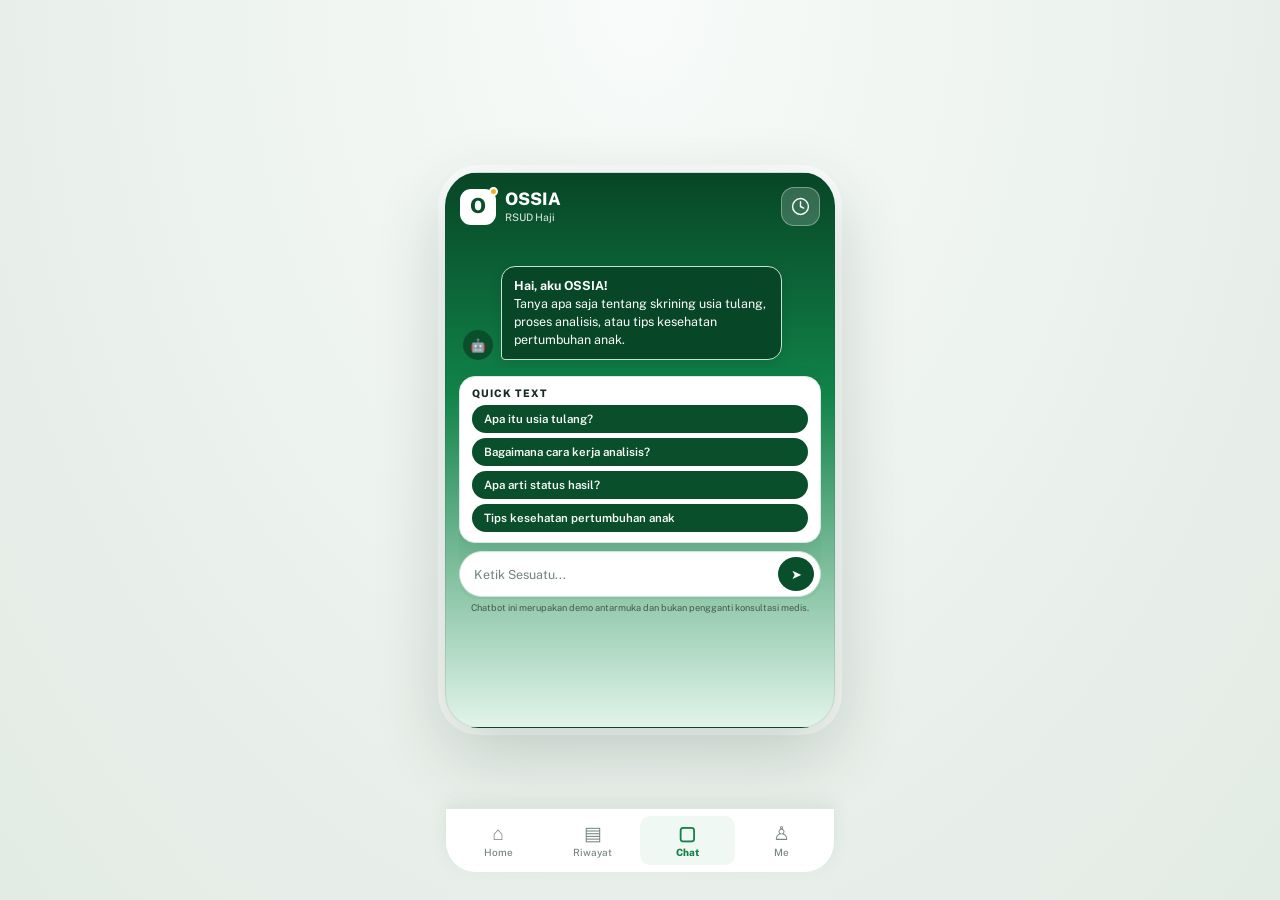
==== commit b8845610: "njdnc muchdu" ====
--- a/chat.html
+++ b/chat.html
@@ -5,46 +5,183 @@
 <link rel="preconnect" href="https://fonts.googleapis.com"><link rel="preconnect" href="https://fonts.gstatic.com" crossorigin>
 <link href="https://fonts.googleapis.com/css2?family=Bricolage+Grotesque:opsz,wght@12..96,500;12..96,700&family=Public+Sans:wght@400;500;600;700&display=swap" rel="stylesheet">
 <link rel="stylesheet" href="style.css"><link rel="stylesheet" href="home.css"><link rel="stylesheet" href="mobile-pages.css">
+<style>
+  /* Perbaikan Total Layout Chat agar Gradasi & Kolom Ketemu Pas */
+  body > .om-chat-page, .om-chat-page {
+    background: linear-gradient(180deg, #074626 0%, #118349 40%, #e2f4ea 100%) !important;
+    min-height: 100% !important;
+    height: 100% !important;
+    display: flex !important;
+    flex-direction: column !important;
+    overflow: hidden !important;
+  }
+  .om-chat-page .om-topbar {
+    background: transparent !important;
+    border-bottom: none !important;
+    color: #fff;
+    flex-shrink: 0;
+  }
+  .om-chat-page .om-brand { color: #fff; }
+  .om-chat-page .om-brand small { color: rgba(255,255,255,0.8); }
+  .om-chat-page .om-logo { background: #fff; color: #0a4f2b; }
+  .om-chat-page .om-icon-btn { background: rgba(255,255,255,0.18); border-color: rgba(255,255,255,0.35); color: #fff; }
+
+  .om-chat-content {
+    display: flex !important;
+    flex-direction: column !important;
+    flex: 1 !important;
+    min-height: 0 !important;
+    padding: 8px 12px 76px !important;
+    overflow: hidden !important;
+    justify-content: space-between !important;
+  }
+
+  .om-chat-card {
+    background: transparent !important;
+    border: none !important;
+    box-shadow: none !important;
+    display: flex !important;
+    flex-direction: column !important;
+    flex: 1 !important;
+    min-height: 0 !important;
+    justify-content: flex-end !important;
+  }
+
+  .om-chat-heading { display: none !important; }
+
+  .om-chat-box {
+    flex: 1 !important;
+    min-height: 0 !important;
+    overflow-y: auto !important;
+    display: flex;
+    flex-direction: column;
+    gap: 8px;
+    padding: 4px;
+    background: transparent !important;
+    border: none !important;
+    margin-bottom: 8px;
+  }
+
+  .chat-bubble { display: flex; gap: 8px; align-items: flex-end; max-width: 90%; margin: 4px 0; }
+  .chat-bubble.user { margin-left: auto; flex-direction: row-reverse; }
+  .chat-avatar { width: 30px; height: 30px; flex: 0 0 30px; border-radius: 50%; background: #0a4f2b; display: grid; place-items: center; color: white; font-size: 0.8rem; }
+  .chat-message { background: #074626; color: #fff; border-radius: 14px 14px 14px 4px; padding: 10px 12px; line-height: 1.45; font-size: 0.78rem; overflow-wrap: anywhere; box-shadow: 0 4px 12px rgba(0,0,0,0.1); }
+  .chat-bubble.user .chat-message { background: #ffffff; color: #172b21; border: 1px solid #dce9e1; border-radius: 14px 14px 4px 14px; }
+
+  /* Panel Quick Text */
+  .om-quick-text-card {
+    background: #ffffff;
+    border: 1px solid #dce9e1;
+    border-radius: 16px;
+    padding: 10px 12px;
+    box-shadow: 0 6px 20px rgba(10,79,43,0.1);
+    margin-bottom: 8px;
+    flex-shrink: 0;
+  }
+  .om-quick-title {
+    font-size: 0.65rem;
+    font-weight: 800;
+    letter-spacing: 1px;
+    color: #172b21;
+    margin-bottom: 6px;
+  }
+  .om-quick-chips {
+    display: flex;
+    flex-direction: column;
+    gap: 5px;
+  }
+  .om-quick-chip-btn {
+    background: #0a4f2b;
+    color: #fff;
+    border: none;
+    border-radius: 99px;
+    padding: 7px 12px;
+    font-size: 0.72rem;
+    font-weight: 600;
+    text-align: left;
+    cursor: pointer;
+    transition: opacity 0.2s;
+  }
+  .om-quick-chip-btn:hover { opacity: 0.9; }
+
+  .om-chat-prompts { display: none !important; }
+
+  /* Kotak Input Chat di Bagian Bawah */
+  .om-chat-composer {
+    background: #ffffff !important;
+    border: 1.5px solid #cce5d5 !important;
+    border-radius: 99px !important;
+    display: flex !important;
+    align-items: center !important;
+    padding: 5px 6px 5px 12px !important;
+    box-shadow: 0 4px 14px rgba(10,79,43,0.08);
+    flex-shrink: 0;
+    margin-bottom: 2px;
+  }
+  .om-chat-composer input {
+    border: none !important;
+    background: transparent !important;
+    font-size: 0.78rem !important;
+    color: #172b21 !important;
+    outline: none !important;
+    padding: 6px 2px !important;
+    width: 100%;
+  }
+  .om-chat-composer input::placeholder { color: #718279; }
+  .om-chat-send {
+    background: #0a4f2b !important;
+    color: white !important;
+    width: 34px !important;
+    height: 34px !important;
+    border-radius: 50% !important;
+    display: grid !important;
+    place-items: center !important;
+    font-size: 0.8rem !important;
+    flex-shrink: 0;
+  }
+  .om-chat-attach { display: none !important; }
+  .om-disclaimer { text-align: center; font-size: 0.58rem; color: #44584c; margin-top: 2px; flex-shrink: 0; }
+</style>
 </head><body>
 <section class="ossia-mobile-page om-chat-page" id="view-chat">
   <header class="om-topbar">
     <div class="om-brand"><span class="om-logo">O<i></i></span><span>OSSIA<small>RSUD Haji</small></span></div>
-    <button class="om-icon-btn" id="chatNotifications" type="button" aria-label="Notifikasi" title="Notifikasi">
-      <svg viewBox="0 0 24 24" width="19" height="19" aria-hidden="true" fill="none" stroke="currentColor" stroke-width="1.7" stroke-linecap="round" stroke-linejoin="round">
-        <path d="M18 9a6 6 0 0 0-12 0c0 7-3 7-3 9h18c0-2-3-2-3-9"></path>
-        <path d="M10 21h4"></path>
-      </svg><b></b>
+    <button class="om-icon-btn" id="chatNotifications" type="button" aria-label="Riwayat Chat" title="Riwayat Chat" onclick="showOssiaToast('Menu Riwayat Chat')">
+      <svg viewBox="0 0 24 24" width="19" height="19" fill="none" stroke="currentColor" stroke-width="1.8" stroke-linecap="round" stroke-linejoin="round">
+        <circle cx="12" cy="12" r="10"></circle>
+        <polyline points="12 6 12 12 16 14"></polyline>
+      </svg>
     </button>
   </header>
+  
   <main class="om-content om-chat-content">
-    <section class="om-page-intro">
-      <p class="om-eyebrow">ASISTEN OSSIA</p>
-      <h1>Chatbot Edukasi</h1>
-      <p>Tanyakan informasi umum seputar skrining usia tulang karpal.</p>
-    </section>
     <section class="om-chat-card">
-      <div class="om-chat-heading">
-        <div class="om-chat-bot">✦</div>
-        <div><strong>Asisten OSSIA</strong><span><i></i> Siap membantu · Demo UI</span></div>
-      </div>
       <div id="chat-box" class="om-chat-box" aria-live="polite">
-        <div class="om-chat-row ai">
-          <div class="om-chat-avatar">✦</div>
-          <div class="om-chat-bubble">Halo! 👋 Saya Asisten OSSIA. Kamu bisa bertanya tentang usia tulang, proses skrining, atau cara membaca ringkasan pemeriksaan.</div>
+        <div class="chat-bubble ai">
+          <div class="chat-avatar">🤖</div>
+          <div class="chat-message"><b>Hai, aku OSSIA!</b><br>Tanya apa saja tentang skrining usia tulang, proses analisis, atau tips kesehatan pertumbuhan anak.</div>
         </div>
       </div>
-      <div class="om-chat-prompts">
-        <button type="button" onclick="document.getElementById('chat-input').value='Apa itu usia tulang?';document.getElementById('chat-input').focus()">Apa itu usia tulang?</button>
-        <button type="button" onclick="document.getElementById('chat-input').value='Bagaimana cara kerja skrining?';document.getElementById('chat-input').focus()">Bagaimana cara kerja skrining?</button>
-        <button type="button" onclick="document.getElementById('chat-input').value='Apa arti status hasil?';document.getElementById('chat-input').focus()">Apa arti status hasil?</button>
+
+      <!-- Panel Quick Text -->
+      <div class="om-quick-text-card">
+        <div class="om-quick-title">QUICK TEXT</div>
+        <div class="om-quick-chips">
+          <button type="button" class="om-quick-chip-btn" onclick="document.getElementById('chat-input').value='Apa itu usia tulang?';document.getElementById('chat-input').focus()">Apa itu usia tulang?</button>
+          <button type="button" class="om-quick-chip-btn" onclick="document.getElementById('chat-input').value='Bagaimana cara kerja analisis?';document.getElementById('chat-input').focus()">Bagaimana cara kerja analisis?</button>
+          <button type="button" class="om-quick-chip-btn" onclick="document.getElementById('chat-input').value='Apa arti status hasil?';document.getElementById('chat-input').focus()">Apa arti status hasil?</button>
+          <button type="button" class="om-quick-chip-btn" onclick="document.getElementById('chat-input').value='Tips kesehatan pertumbuhan anak';document.getElementById('chat-input').focus()">Tips kesehatan pertumbuhan anak</button>
+        </div>
       </div>
+
+      <!-- Kolom Input Chat yang Diperbaiki agar Muncul di Bawah -->
       <form class="om-chat-composer" onsubmit="event.preventDefault();kirimPesan()">
-        <button class="om-chat-attach" type="button" onclick="simulasiUnggah()" aria-label="Simulasi lampiran">＋</button>
-        <input id="chat-input" type="text" placeholder="Ketik pertanyaan..." onkeydown="cekEnter(event)" autocomplete="off">
+        <input id="chat-input" type="text" placeholder="Ketik Sesuatu..." onkeydown="cekEnter(event)" autocomplete="off">
         <button class="om-chat-send" type="submit" aria-label="Kirim pesan">➤</button>
       </form>
     </section>
-    <p class="om-disclaimer">Chatbot ini masih berupa demo antarmuka dan bukan pengganti konsultasi tenaga medis.</p>
+
+    <p class="om-disclaimer">Chatbot ini merupakan demo antarmuka dan bukan pengganti konsultasi medis.</p>
   </main>
 </section>
 
@@ -79,5 +216,11 @@
   });
 })();
 </script>
-<script src="chatbot.js"></script><script>document.addEventListener("DOMContentLoaded",function(){if(typeof initChatbot==="function")initChatbot();});</script>
+
+<script src="chatbot.js"></script>
+<script>
+  document.addEventListener("DOMContentLoaded", function(){
+    if(typeof initChatbot === "function") initChatbot();
+  });
+</script>
 </body></html>
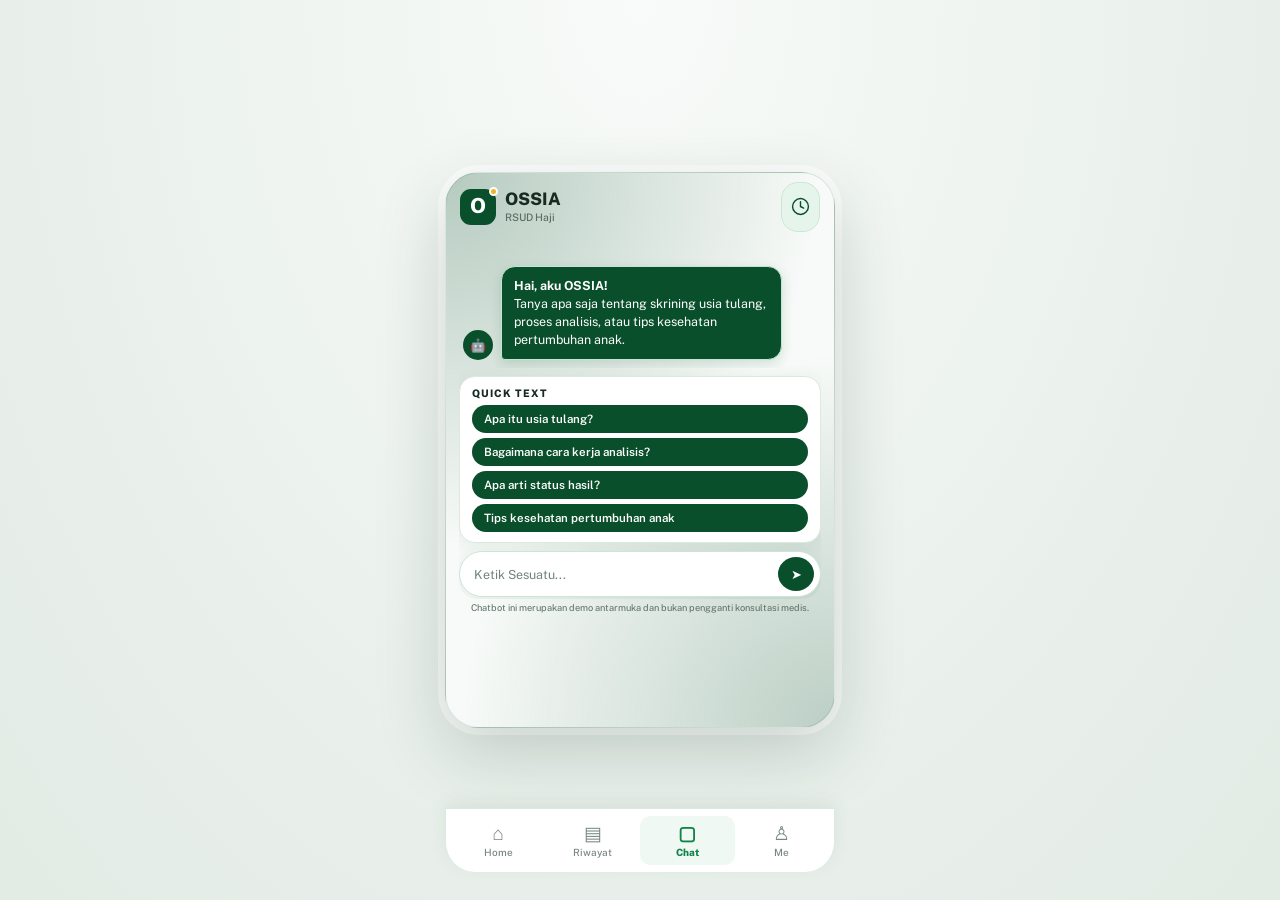
==== commit cb4ee1d4: "kekse und milch bitte" ====
--- a/chat.html
+++ b/chat.html
@@ -6,9 +6,12 @@
 <link href="https://fonts.googleapis.com/css2?family=Bricolage+Grotesque:opsz,wght@12..96,500;12..96,700&family=Public+Sans:wght@400;500;600;700&display=swap" rel="stylesheet">
 <link rel="stylesheet" href="style.css"><link rel="stylesheet" href="home.css"><link rel="stylesheet" href="mobile-pages.css">
 <style>
-  /* Perbaikan Total Layout Chat agar Gradasi & Kolom Ketemu Pas */
+  /* Background Blush Hijau di Kiri Atas & Kanan Bawah Sesuai Desain Canva */
   body > .om-chat-page, .om-chat-page {
-    background: linear-gradient(180deg, #074626 0%, #118349 40%, #e2f4ea 100%) !important;
+    background: 
+      radial-gradient(circle at 0% 0%, rgba(10, 79, 43, 0.28) 0%, transparent 55%),
+      radial-gradient(circle at 100% 100%, rgba(10, 79, 43, 0.25) 0%, transparent 55%),
+      #f7faf8 !important;
     min-height: 100% !important;
     height: 100% !important;
     display: flex !important;
@@ -18,13 +21,13 @@
   .om-chat-page .om-topbar {
     background: transparent !important;
     border-bottom: none !important;
-    color: #fff;
-    flex-shrink: 0;
-  }
-  .om-chat-page .om-brand { color: #fff; }
-  .om-chat-page .om-brand small { color: rgba(255,255,255,0.8); }
-  .om-chat-page .om-logo { background: #fff; color: #0a4f2b; }
-  .om-chat-page .om-icon-btn { background: rgba(255,255,255,0.18); border-color: rgba(255,255,255,0.35); color: #fff; }
+    color: #172b21;
+    flex-shrink: 0;
+  }
+  .om-chat-page .om-brand { color: #172b21; }
+  .om-chat-page .om-brand small { color: #5a6e62; }
+  .om-chat-page .om-logo { background: #0a4f2b; color: #fff; }
+  .om-chat-page .om-icon-btn { background: #e5f5ec; border-color: #cce5d5; color: #0a4f2b; }
 
   .om-chat-content {
     display: flex !important;
@@ -65,8 +68,8 @@
   .chat-bubble { display: flex; gap: 8px; align-items: flex-end; max-width: 90%; margin: 4px 0; }
   .chat-bubble.user { margin-left: auto; flex-direction: row-reverse; }
   .chat-avatar { width: 30px; height: 30px; flex: 0 0 30px; border-radius: 50%; background: #0a4f2b; display: grid; place-items: center; color: white; font-size: 0.8rem; }
-  .chat-message { background: #074626; color: #fff; border-radius: 14px 14px 14px 4px; padding: 10px 12px; line-height: 1.45; font-size: 0.78rem; overflow-wrap: anywhere; box-shadow: 0 4px 12px rgba(0,0,0,0.1); }
-  .chat-bubble.user .chat-message { background: #ffffff; color: #172b21; border: 1px solid #dce9e1; border-radius: 14px 14px 4px 14px; }
+  .chat-message { background: #0a4f2b; color: #fff; border-radius: 14px 14px 14px 4px; padding: 10px 12px; line-height: 1.45; font-size: 0.78rem; overflow-wrap: anywhere; box-shadow: 0 4px 12px rgba(10,79,43,0.15); }
+  .chat-bubble.user .chat-message { background: #ffffff; color: #172b21; border: 1px solid #dce9e1; border-radius: 14px 14px 4px 14px; box-shadow: 0 4px 12px rgba(0,0,0,0.04); }
 
   /* Panel Quick Text */
   .om-quick-text-card {
@@ -74,7 +77,7 @@
     border: 1px solid #dce9e1;
     border-radius: 16px;
     padding: 10px 12px;
-    box-shadow: 0 6px 20px rgba(10,79,43,0.1);
+    box-shadow: 0 6px 20px rgba(10,79,43,0.08);
     margin-bottom: 8px;
     flex-shrink: 0;
   }
@@ -106,7 +109,7 @@
 
   .om-chat-prompts { display: none !important; }
 
-  /* Kotak Input Chat di Bagian Bawah */
+  /* Kolom Input Chat di Bagian Bawah */
   .om-chat-composer {
     background: #ffffff !important;
     border: 1.5px solid #cce5d5 !important;
@@ -140,7 +143,7 @@
     flex-shrink: 0;
   }
   .om-chat-attach { display: none !important; }
-  .om-disclaimer { text-align: center; font-size: 0.58rem; color: #44584c; margin-top: 2px; flex-shrink: 0; }
+  .om-disclaimer { text-align: center; font-size: 0.58rem; color: #5a6e62; margin-top: 2px; flex-shrink: 0; }
 </style>
 </head><body>
 <section class="ossia-mobile-page om-chat-page" id="view-chat">
@@ -174,7 +177,7 @@
         </div>
       </div>
 
-      <!-- Kolom Input Chat yang Diperbaiki agar Muncul di Bawah -->
+      <!-- Kolom Input Chat -->
       <form class="om-chat-composer" onsubmit="event.preventDefault();kirimPesan()">
         <input id="chat-input" type="text" placeholder="Ketik Sesuatu..." onkeydown="cekEnter(event)" autocomplete="off">
         <button class="om-chat-send" type="submit" aria-label="Kirim pesan">➤</button>
--- a/home.css
+++ b/home.css
@@ -6,8 +6,9 @@
 .om-brand small { display:block; margin-top:3px; color:var(--om-muted); font-size:.65rem; font-weight:500; }
 .om-logo { width:36px; height:36px; border-radius:11px; background:var(--om-dark); color:#fff; display:grid; place-items:center; font-size:1.3rem; position:relative; }
 .om-logo i { position:absolute; width:9px; height:9px; background:#f0b323; border-radius:50%; top:-2px; right:-2px; border:2px solid white; }
-.om-icon-btn { width:39px; height:39px; border:1px solid var(--om-line); border-radius:13px; background:#fff; color:var(--om-dark); font-size:1.2rem; position:relative; }
-.om-icon-btn b { position:absolute; top:7px; right:7px; width:6px; height:6px; background:#e45b4e; border-radius:50%; }
+.om-icon-btn { width:50px; height:50px; padding:0; display:grid; place-items:center; border:1px solid var(--om-line); border-radius:17px; background:#fff; color:var(--om-dark); position:relative; cursor:pointer; }
+.om-bell-icon { width:23px; height:23px; fill:none; stroke:currentColor; stroke-width:1.7; stroke-linecap:round; stroke-linejoin:round; }
+.om-icon-btn b { position:absolute; top:8px; right:8px; width:8px; height:8px; background:#e45b4e; border:1px solid #fff; border-radius:50%; }
 .om-content { padding:19px 15px 26px; }
 .om-welcome { display:flex; align-items:center; justify-content:space-between; gap:12px; margin:2px 1px 20px; }
 .om-eyebrow { color:var(--om-green); font-size:.62rem; letter-spacing:1.15px; font-weight:800; margin:0 0 5px; }
@@ -89,3 +90,12 @@
 @media (min-width: 700px) {
   body > .history-page .om-content { max-width: none !important; }
 }
+
+
+/* Empty state: no sample examination results are shown until a real result exists. */
+.om-empty-results { display:flex; flex-direction:column; align-items:center; text-align:center; padding:25px 18px; }
+.om-empty-icon { width:58px; height:58px; display:grid; place-items:center; border-radius:19px; margin-bottom:13px; color:var(--om-green); background:linear-gradient(135deg,#e2f4e9,#f4faf6); font-size:29px; }
+.om-empty-results h3 { margin:0 0 7px; color:var(--om-ink); font-size:.9rem; }
+.om-empty-results p { max-width:300px; margin:0 0 14px; color:var(--om-muted); font-size:.7rem; line-height:1.65; }
+.om-empty-link { border:1px solid #cfe6d7; border-radius:11px; padding:9px 12px; background:#f7fcf8; color:var(--om-green); font:700 .7rem 'Public Sans',sans-serif; cursor:pointer; }
+.om-empty-link:active { background:#e5f5ec; }
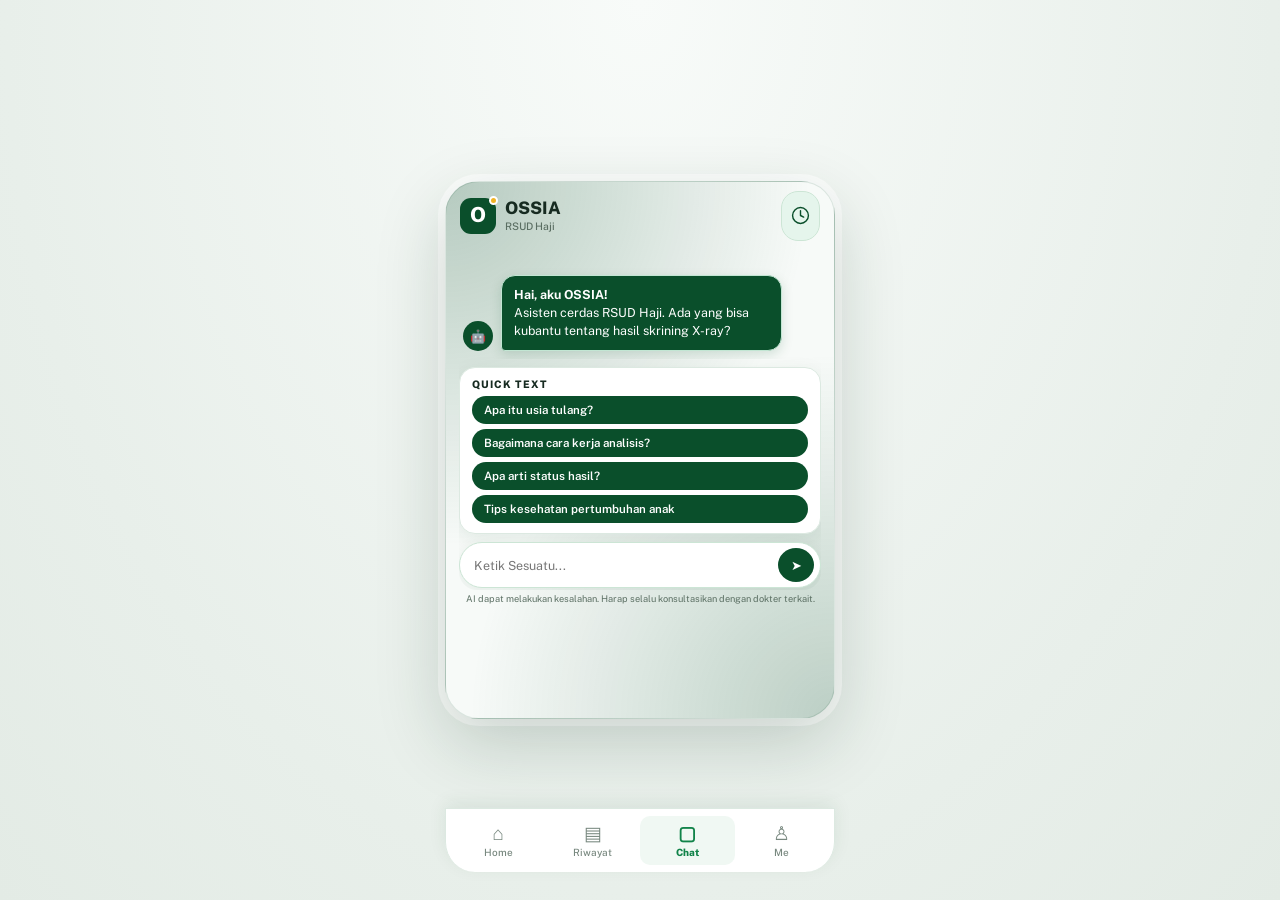
==== commit cd75da58: "makan sate" ====
--- a/chat.html
+++ b/chat.html
@@ -1,198 +1,401 @@
 <!DOCTYPE html>
-<html lang="id"><head>
-<meta charset="UTF-8"><meta name="viewport" content="width=device-width, initial-scale=1, viewport-fit=cover">
-<meta name="theme-color" content="#0a4f2b"><title>OSSIA | Chatbot Edukasi</title>
-<link rel="preconnect" href="https://fonts.googleapis.com"><link rel="preconnect" href="https://fonts.gstatic.com" crossorigin>
+<html lang="id">
+<head>
+<meta charset="UTF-8">
+<meta name="viewport" content="width=device-width, initial-scale=1, viewport-fit=cover">
+<meta name="theme-color" content="#0a4f2b">
+<title>OSSIA | Chatbot AI</title>
+<link rel="preconnect" href="https://fonts.googleapis.com">
+<link rel="preconnect" href="https://fonts.gstatic.com" crossorigin>
 <link href="https://fonts.googleapis.com/css2?family=Bricolage+Grotesque:opsz,wght@12..96,500;12..96,700&family=Public+Sans:wght@400;500;600;700&display=swap" rel="stylesheet">
-<link rel="stylesheet" href="style.css"><link rel="stylesheet" href="home.css"><link rel="stylesheet" href="mobile-pages.css">
+<link rel="stylesheet" href="style.css">
+<link rel="stylesheet" href="home.css">
+<link rel="stylesheet" href="mobile-pages.css">
 <style>
-  /* Background Blush Hijau di Kiri Atas & Kanan Bawah Sesuai Desain Canva */
   body > .om-chat-page, .om-chat-page {
-    background: 
-      radial-gradient(circle at 0% 0%, rgba(10, 79, 43, 0.28) 0%, transparent 55%),
-      radial-gradient(circle at 100% 100%, rgba(10, 79, 43, 0.25) 0%, transparent 55%),
-      #f7faf8 !important;
-    min-height: 100% !important;
-    height: 100% !important;
-    display: flex !important;
-    flex-direction: column !important;
-    overflow: hidden !important;
-  }
-  .om-chat-page .om-topbar {
-    background: transparent !important;
-    border-bottom: none !important;
-    color: #172b21;
-    flex-shrink: 0;
-  }
+    background: radial-gradient(circle at 0% 0%, rgba(10, 79, 43, 0.28) 0%, transparent 55%),
+                radial-gradient(circle at 100% 100%, rgba(10, 79, 43, 0.25) 0%, transparent 55%), #f7faf8 !important;
+    min-height: 100% !important; height: 100% !important; display: flex !important; flex-direction: column !important; overflow: hidden !important;
+  }
+  .om-chat-page .om-topbar { background: transparent !important; border-bottom: none !important; color: #172b21; flex-shrink: 0; }
   .om-chat-page .om-brand { color: #172b21; }
   .om-chat-page .om-brand small { color: #5a6e62; }
   .om-chat-page .om-logo { background: #0a4f2b; color: #fff; }
-  .om-chat-page .om-icon-btn { background: #e5f5ec; border-color: #cce5d5; color: #0a4f2b; }
-
-  .om-chat-content {
-    display: flex !important;
-    flex-direction: column !important;
-    flex: 1 !important;
-    min-height: 0 !important;
-    padding: 8px 12px 76px !important;
-    overflow: hidden !important;
-    justify-content: space-between !important;
-  }
-
-  .om-chat-card {
-    background: transparent !important;
-    border: none !important;
-    box-shadow: none !important;
-    display: flex !important;
-    flex-direction: column !important;
-    flex: 1 !important;
-    min-height: 0 !important;
-    justify-content: flex-end !important;
-  }
-
-  .om-chat-heading { display: none !important; }
-
+  .om-chat-page .om-icon-btn { background: #e5f5ec; border-color: #cce5d5; color: #0a4f2b; cursor: pointer; }
+
+  .om-chat-content { display: flex !important; flex-direction: column !important; flex: 1 !important; min-height: 0 !important; padding: 8px 12px 76px !important; overflow: hidden !important; justify-content: space-between !important; }
+  .om-chat-card { background: transparent !important; border: none !important; box-shadow: none !important; display: flex !important; flex-direction: column !important; flex: 1 !important; min-height: 0 !important; justify-content: flex-end !important; }
+
+  /* Area Chat */
   .om-chat-box {
-    flex: 1 !important;
-    min-height: 0 !important;
-    overflow-y: auto !important;
-    display: flex;
-    flex-direction: column;
-    gap: 8px;
-    padding: 4px;
-    background: transparent !important;
-    border: none !important;
-    margin-bottom: 8px;
-  }
-
-  .chat-bubble { display: flex; gap: 8px; align-items: flex-end; max-width: 90%; margin: 4px 0; }
+    flex: 1 !important; min-height: 0 !important; overflow-y: auto !important; display: flex; flex-direction: column; gap: 8px; padding: 4px; background: transparent !important; border: none !important; margin-bottom: 8px;
+    scroll-behavior: smooth;
+  }
+  .chat-bubble { display: flex; gap: 8px; align-items: flex-end; max-width: 90%; margin: 4px 0; animation: fadeIn 0.3s ease; }
   .chat-bubble.user { margin-left: auto; flex-direction: row-reverse; }
   .chat-avatar { width: 30px; height: 30px; flex: 0 0 30px; border-radius: 50%; background: #0a4f2b; display: grid; place-items: center; color: white; font-size: 0.8rem; }
   .chat-message { background: #0a4f2b; color: #fff; border-radius: 14px 14px 14px 4px; padding: 10px 12px; line-height: 1.45; font-size: 0.78rem; overflow-wrap: anywhere; box-shadow: 0 4px 12px rgba(10,79,43,0.15); }
   .chat-bubble.user .chat-message { background: #ffffff; color: #172b21; border: 1px solid #dce9e1; border-radius: 14px 14px 4px 14px; box-shadow: 0 4px 12px rgba(0,0,0,0.04); }
-
-  /* Panel Quick Text */
-  .om-quick-text-card {
-    background: #ffffff;
-    border: 1px solid #dce9e1;
-    border-radius: 16px;
-    padding: 10px 12px;
-    box-shadow: 0 6px 20px rgba(10,79,43,0.08);
-    margin-bottom: 8px;
-    flex-shrink: 0;
-  }
-  .om-quick-title {
-    font-size: 0.65rem;
-    font-weight: 800;
-    letter-spacing: 1px;
-    color: #172b21;
-    margin-bottom: 6px;
-  }
-  .om-quick-chips {
-    display: flex;
-    flex-direction: column;
-    gap: 5px;
-  }
-  .om-quick-chip-btn {
-    background: #0a4f2b;
-    color: #fff;
-    border: none;
-    border-radius: 99px;
-    padding: 7px 12px;
-    font-size: 0.72rem;
-    font-weight: 600;
-    text-align: left;
-    cursor: pointer;
-    transition: opacity 0.2s;
-  }
+  @keyframes fadeIn { from { opacity: 0; transform: translateY(10px); } to { opacity: 1; transform: translateY(0); } }
+
+  /* Quick Text */
+  .om-quick-text-card { background: #ffffff; border: 1px solid #dce9e1; border-radius: 16px; padding: 10px 12px; box-shadow: 0 6px 20px rgba(10,79,43,0.08); margin-bottom: 8px; flex-shrink: 0; transition: all 0.3s; }
+  .om-quick-title { font-size: 0.65rem; font-weight: 800; letter-spacing: 1px; color: #172b21; margin-bottom: 6px; }
+  .om-quick-chips { display: flex; flex-direction: column; gap: 5px; }
+  .om-quick-chip-btn { background: #0a4f2b; color: #fff; border: none; border-radius: 99px; padding: 7px 12px; font-size: 0.72rem; font-weight: 600; text-align: left; cursor: pointer; transition: opacity 0.2s; }
   .om-quick-chip-btn:hover { opacity: 0.9; }
 
-  .om-chat-prompts { display: none !important; }
-
-  /* Kolom Input Chat di Bagian Bawah */
-  .om-chat-composer {
-    background: #ffffff !important;
-    border: 1.5px solid #cce5d5 !important;
-    border-radius: 99px !important;
-    display: flex !important;
-    align-items: center !important;
-    padding: 5px 6px 5px 12px !important;
-    box-shadow: 0 4px 14px rgba(10,79,43,0.08);
-    flex-shrink: 0;
-    margin-bottom: 2px;
-  }
-  .om-chat-composer input {
-    border: none !important;
-    background: transparent !important;
-    font-size: 0.78rem !important;
-    color: #172b21 !important;
-    outline: none !important;
-    padding: 6px 2px !important;
-    width: 100%;
-  }
-  .om-chat-composer input::placeholder { color: #718279; }
-  .om-chat-send {
-    background: #0a4f2b !important;
-    color: white !important;
-    width: 34px !important;
-    height: 34px !important;
-    border-radius: 50% !important;
-    display: grid !important;
-    place-items: center !important;
-    font-size: 0.8rem !important;
-    flex-shrink: 0;
-  }
-  .om-chat-attach { display: none !important; }
+  /* Composer */
+  .om-chat-composer { background: #ffffff !important; border: 1.5px solid #cce5d5 !important; border-radius: 99px !important; display: flex !important; align-items: center !important; padding: 5px 6px 5px 12px !important; box-shadow: 0 4px 14px rgba(10,79,43,0.08); flex-shrink: 0; margin-bottom: 2px; }
+  .om-chat-composer input { border: none !important; background: transparent !important; font-size: 0.78rem !important; color: #172b21 !important; outline: none !important; padding: 6px 2px !important; width: 100%; font-family: inherit;}
+  .om-chat-send { background: #0a4f2b !important; color: white !important; width: 34px !important; height: 34px !important; border-radius: 50% !important; display: grid !important; place-items: center !important; font-size: 0.8rem !important; flex-shrink: 0; cursor: pointer; border: none;}
   .om-disclaimer { text-align: center; font-size: 0.58rem; color: #5a6e62; margin-top: 2px; flex-shrink: 0; }
+
+  /* Sidebar Drawer */
+  .chat-history-drawer {
+    position: absolute; top: 0; left: -100%; width: 80%; max-width: 300px; height: 100%; background: #ffffff; z-index: 1100;
+    box-shadow: 5px 0 25px rgba(0,0,0,0.15); transition: left 0.3s ease; display: flex; flex-direction: column; padding: 16px;
+  }
+  .chat-history-drawer.open { left: 0; }
+  .drawer-header { display: flex; justify-content: space-between; align-items: center; margin-bottom: 16px; border-bottom: 1px solid #e4eee7; padding-bottom: 10px; }
+  .drawer-header h3 { font-size: 0.95rem; color: #0a4f2b; margin: 0; }
+  
+  .new-chat-btn { background: #e5f5ec; color: #0a4f2b; border: 1px solid #b9dcc7; border-radius: 10px; padding: 10px; width: 100%; font-weight: 700; font-size: 0.75rem; margin-bottom: 8px; cursor: pointer; text-align: left; transition: background 0.2s;}
+  .new-chat-btn:hover { background: #cce5d5; }
+  .clear-history-sidebar-btn { background: #fdf2f2; color: #d32f2f; border: 1px solid #f5c6c6; border-radius: 10px; padding: 8px 10px; width: 100%; font-weight: 600; font-size: 0.72rem; margin-bottom: 12px; cursor: pointer; text-align: left; transition: background 0.2s; }
+  .clear-history-sidebar-btn:hover { background: #fce8e8; }
+  
+  .history-list-item { 
+    position: relative; padding: 10px 32px 10px 10px; border-radius: 8px; font-size: 0.75rem; color: #33443a; background: #f7faf8; margin-bottom: 6px; cursor: pointer; border: 1px solid #edf2ee; transition: all 0.2s; 
+  }
+  .history-list-item:hover, .history-list-item.active { background: #e5f5ec; border-color: #b9dcc7; }
+  .history-text-content { white-space: nowrap; overflow: hidden; text-overflow: ellipsis; display: block; }
+  
+  .history-menu-btn {
+    position: absolute; right: 6px; top: 50%; transform: translateY(-50%);
+    background: transparent; border: none; font-size: 1rem; color: #5a6e62; cursor: pointer; padding: 4px 6px; border-radius: 4px;
+  }
+  .history-menu-btn:hover { background: rgba(0,0,0,0.06); color: #0a4f2b; }
+
+  .history-dropdown-menu {
+    position: absolute; right: 10px; top: 38px; background: #ffffff; border: 1px solid #dce9e1; box-shadow: 0 6px 16px rgba(0,0,0,0.12); border-radius: 8px; padding: 4px; z-index: 1200; display: none; min-width: 120px;
+  }
+  .history-dropdown-menu.show { display: block; }
+  .history-dropdown-item {
+    background: transparent; border: none; width: 100%; text-align: left; padding: 6px 10px; font-size: 0.72rem; color: #d32f2f; font-weight: 600; cursor: pointer; border-radius: 4px;
+  }
+  .history-dropdown-item:hover { background: #fdf2f2; }
+
+  /* Custom Modal Dialog (Pengganti confirm bawaan browser) */
+  .profile-modal {
+    width: calc(100% - 32px); max-width: 360px; padding: 20px; border: none; border-radius: 20px; background: #fff; box-shadow: 0 20px 60px rgba(0,0,0,0.3); text-align: center;
+  }
+  .profile-modal::backdrop { background: rgba(5,31,17,0.5); backdrop-filter: blur(2px); }
+  .profile-modal h3 { color: #0a4f2b; margin-top: 0; font-size: 1rem; margin-bottom: 8px; }
+  .profile-modal p { font-size: 0.8rem; color: #5a6e62; margin-bottom: 20px; line-height: 1.4; }
+  .modal-actions { display: flex; gap: 10px; }
+  .modal-actions button { flex: 1; padding: 10px; border-radius: 99px; font-size: 0.8rem; font-weight: 700; cursor: pointer; border: none; }
+  .btn-confirm-delete { background: #d32f2f; color: #fff; }
+  .btn-cancel-delete { background: #e4eee7; color: #172b21; }
+
+  .drawer-overlay { position: absolute; inset: 0; background: rgba(0,0,0,0.4); z-index: 1050; display: none; backdrop-filter: blur(2px); }
+  .drawer-overlay.show { display: block; }
 </style>
-</head><body>
+</head>
+<body>
 <section class="ossia-mobile-page om-chat-page" id="view-chat">
+  
+  <!-- Sidebar Riwayat Chat AI -->
+  <div class="drawer-overlay" id="drawerOverlay" onclick="toggleHistoryDrawer()"></div>
+  <div class="chat-history-drawer" id="historyDrawer">
+    <div class="drawer-header">
+      <h3>Riwayat Percakapan</h3>
+      <button type="button" style="border:none; background:transparent; font-size:1.2rem; cursor:pointer;" onclick="toggleHistoryDrawer()">×</button>
+    </div>
+    
+    <button type="button" class="new-chat-btn" onclick="createNewSession()">+ Chat Baru</button>
+    <button type="button" class="clear-history-sidebar-btn" onclick="bukaModalKonfirmasi()">🗑 Hapus Semua Riwayat</button>
+    
+    <div id="historyListContainer" style="overflow-y: auto; flex: 1;"></div>
+  </div>
+
+  <!-- Header -->
   <header class="om-topbar">
     <div class="om-brand"><span class="om-logo">O<i></i></span><span>OSSIA<small>RSUD Haji</small></span></div>
-    <button class="om-icon-btn" id="chatNotifications" type="button" aria-label="Riwayat Chat" title="Riwayat Chat" onclick="showOssiaToast('Menu Riwayat Chat')">
+    <button class="om-icon-btn" type="button" onclick="toggleHistoryDrawer()">
       <svg viewBox="0 0 24 24" width="19" height="19" fill="none" stroke="currentColor" stroke-width="1.8" stroke-linecap="round" stroke-linejoin="round">
-        <circle cx="12" cy="12" r="10"></circle>
-        <polyline points="12 6 12 12 16 14"></polyline>
+        <circle cx="12" cy="12" r="10"></circle><polyline points="12 6 12 12 16 14"></polyline>
       </svg>
     </button>
   </header>
   
   <main class="om-content om-chat-content">
     <section class="om-chat-card">
-      <div id="chat-box" class="om-chat-box" aria-live="polite">
-        <div class="chat-bubble ai">
-          <div class="chat-avatar">🤖</div>
-          <div class="chat-message"><b>Hai, aku OSSIA!</b><br>Tanya apa saja tentang skrining usia tulang, proses analisis, atau tips kesehatan pertumbuhan anak.</div>
+      
+      <div id="chat-box" class="om-chat-box"></div>
+
+      <div class="om-quick-text-card" id="quick-text-card">
+        <div class="om-quick-title">QUICK TEXT</div>
+        <div class="om-quick-chips">
+          <button type="button" class="om-quick-chip-btn" onclick="kirimPesan(this.innerText)">Apa itu usia tulang?</button>
+          <button type="button" class="om-quick-chip-btn" onclick="kirimPesan(this.innerText)">Bagaimana cara kerja analisis?</button>
+          <button type="button" class="om-quick-chip-btn" onclick="kirimPesan(this.innerText)">Apa arti status hasil?</button>
+          <button type="button" class="om-quick-chip-btn" onclick="kirimPesan(this.innerText)">Tips kesehatan pertumbuhan anak</button>
         </div>
       </div>
 
-      <!-- Panel Quick Text -->
-      <div class="om-quick-text-card">
-        <div class="om-quick-title">QUICK TEXT</div>
-        <div class="om-quick-chips">
-          <button type="button" class="om-quick-chip-btn" onclick="document.getElementById('chat-input').value='Apa itu usia tulang?';document.getElementById('chat-input').focus()">Apa itu usia tulang?</button>
-          <button type="button" class="om-quick-chip-btn" onclick="document.getElementById('chat-input').value='Bagaimana cara kerja analisis?';document.getElementById('chat-input').focus()">Bagaimana cara kerja analisis?</button>
-          <button type="button" class="om-quick-chip-btn" onclick="document.getElementById('chat-input').value='Apa arti status hasil?';document.getElementById('chat-input').focus()">Apa arti status hasil?</button>
-          <button type="button" class="om-quick-chip-btn" onclick="document.getElementById('chat-input').value='Tips kesehatan pertumbuhan anak';document.getElementById('chat-input').focus()">Tips kesehatan pertumbuhan anak</button>
-        </div>
+      <div class="om-chat-composer">
+        <input id="chat-input" type="text" placeholder="Ketik Sesuatu..." autocomplete="off">
+        <button class="om-chat-send" type="button" onclick="kirimPesan()">➤</button>
       </div>
-
-      <!-- Kolom Input Chat -->
-      <form class="om-chat-composer" onsubmit="event.preventDefault();kirimPesan()">
-        <input id="chat-input" type="text" placeholder="Ketik Sesuatu..." onkeydown="cekEnter(event)" autocomplete="off">
-        <button class="om-chat-send" type="submit" aria-label="Kirim pesan">➤</button>
-      </form>
     </section>
 
-    <p class="om-disclaimer">Chatbot ini merupakan demo antarmuka dan bukan pengganti konsultasi medis.</p>
+    <p class="om-disclaimer">AI dapat melakukan kesalahan. Harap selalu konsultasikan dengan dokter terkait.</p>
   </main>
 </section>
+
+<!-- Custom Modal Konfirmasi Hapus -->
+<dialog class="profile-modal" id="modalKonfirmasiHapus">
+  <h3>Hapus Semua Riwayat</h3>
+  <p>Apakah Anda yakin ingin menghapus seluruh riwayat percakapan AI?</p>
+  <div class="modal-actions">
+    <button type="button" class="btn-cancel-delete" onclick="document.getElementById('modalKonfirmasiHapus').close()">Batal</button>
+    <button type="button" class="btn-confirm-delete" onclick="eksekusiHapusSemuaChat()">Ya, Hapus</button>
+  </div>
+</dialog>
+
+<!-- ======================= LOGIKA CHATBOT AI ======================= -->
+<script>
+  const STORAGE_KEY = 'ossia_chat_history';
+  let chatSessions = JSON.parse(localStorage.getItem(STORAGE_KEY)) || [];
+  let currentSessionId = null;
+
+  function toggleHistoryDrawer() {
+    document.getElementById('historyDrawer').classList.toggle('open');
+    document.getElementById('drawerOverlay').classList.toggle('show');
+  }
+
+  document.getElementById("chat-input").addEventListener("keydown", function(event) {
+    if (event.key === "Enter") {
+      event.preventDefault();
+      kirimPesan();
+    }
+  });
+
+  document.addEventListener("DOMContentLoaded", function () {
+    renderHistorySidebar();
+    if (chatSessions.length > 0) {
+      loadSession(chatSessions[0].id);
+    } else {
+      createNewSession();
+    }
+  });
+
+  function createNewSession() {
+    currentSessionId = Date.now().toString();
+    document.getElementById('chat-box').innerHTML = `
+      <div class="chat-bubble ai">
+        <div class="chat-avatar">🤖</div>
+        <div class="chat-message"><b>Hai, aku OSSIA!</b><br>Asisten cerdas RSUD Haji. Ada yang bisa kubantu tentang hasil skrining X-ray?</div>
+      </div>
+    `;
+    document.getElementById('quick-text-card').style.display = 'block';
+    const drawer = document.getElementById('historyDrawer');
+    if (drawer.classList.contains('open')) toggleHistoryDrawer();
+    renderHistorySidebar();
+  }
+
+  function loadSession(id) {
+    currentSessionId = id;
+    const session = chatSessions.find(s => s.id === id);
+    if (!session) return;
+    
+    const chatBox = document.getElementById('chat-box');
+    chatBox.innerHTML = '';
+    
+    session.messages.forEach(msg => {
+      appendMessageUI(msg.role, msg.text);
+    });
+    
+    if (session.messages.length > 1) {
+      document.getElementById('quick-text-card').style.display = 'none';
+    } else {
+      document.getElementById('quick-text-card').style.display = 'block';
+    }
+    
+    const drawer = document.getElementById('historyDrawer');
+    if (drawer.classList.contains('open')) toggleHistoryDrawer();
+    renderHistorySidebar();
+  }
+
+  function kirimPesan(predefinedText = null) {
+    const input = document.getElementById('chat-input');
+    const textUser = predefinedText || input.value.trim();
+    
+    if (!textUser) return;
+    input.value = '';
+    document.getElementById('quick-text-card').style.display = 'none';
+
+    appendMessageUI('user', textUser);
+    saveMessageToMemory('user', textUser);
+
+    setTimeout(() => {
+      const jawabanAI = mesinPenjawabAI(textUser);
+      appendMessageUI('ai', jawabanAI);
+      saveMessageToMemory('ai', jawabanAI);
+    }, 600);
+  }
+
+  function appendMessageUI(role, text) {
+    const chatBox = document.getElementById('chat-box');
+    const bubble = document.createElement('div');
+    bubble.className = `chat-bubble ${role}`;
+    
+    if (role === 'ai') {
+      bubble.innerHTML = `<div class="chat-avatar">🤖</div><div class="chat-message">${text}</div>`;
+    } else {
+      bubble.innerHTML = `<div class="chat-message">${text}</div>`;
+    }
+    
+    chatBox.appendChild(bubble);
+    setTimeout(() => { chatBox.scrollTop = chatBox.scrollHeight; }, 50);
+  }
+
+  function saveMessageToMemory(role, text) {
+    let session = chatSessions.find(s => s.id === currentSessionId);
+    
+    if (!session) {
+      session = {
+        id: currentSessionId,
+        title: text.substring(0, 22) + (text.length > 22 ? '...' : ''),
+        updatedAt: Date.now(),
+        messages: [
+          { role: 'ai', text: '<b>Hai, aku OSSIA!</b><br>Asisten cerdas RSUD Haji. Ada yang bisa kubantu tentang hasil skrining X-ray?' }
+        ]
+      };
+      chatSessions.unshift(session);
+    }
+    
+    session.messages.push({ role, text });
+    session.updatedAt = Date.now();
+    chatSessions.sort((a, b) => b.updatedAt - a.updatedAt);
+    
+    localStorage.setItem(STORAGE_KEY, JSON.stringify(chatSessions));
+    renderHistorySidebar();
+  }
+
+  function hapusSesiTertentu(event, id) {
+    event.stopPropagation();
+    chatSessions = chatSessions.filter(s => s.id !== id);
+    localStorage.setItem(STORAGE_KEY, JSON.stringify(chatSessions));
+    
+    if (currentSessionId === id) {
+      if (chatSessions.length > 0) {
+        loadSession(chatSessions[0].id);
+      } else {
+        createNewSession();
+      }
+    } else {
+      renderHistorySidebar();
+    }
+    
+    if (typeof showOssiaToast === 'function') {
+      showOssiaToast('Riwayat percakapan dihapus.');
+    }
+  }
+
+  function toggleDropdownMenu(event, id) {
+    event.stopPropagation();
+    document.querySelectorAll('.history-dropdown-menu').forEach(menu => {
+      if (menu.id !== 'dropdown-' + id) menu.classList.remove('show');
+    });
+    
+    const dropdown = document.getElementById('dropdown-' + id);
+    if (dropdown) {
+      dropdown.classList.toggle('show');
+    }
+  }
+
+  window.addEventListener('click', () => {
+    document.querySelectorAll('.history-dropdown-menu').forEach(menu => {
+      menu.classList.remove('show');
+    });
+  });
+
+  // Fungsi memunculkan modal custom
+  function bukaModalKonfirmasi() {
+    document.getElementById('modalKonfirmasiHapus').showModal();
+  }
+
+  // Fungsi mengeksekusi penghapusan setelah diklik "Ya, Hapus"
+  function eksekusiHapusSemuaChat() {
+    localStorage.removeItem(STORAGE_KEY);
+    localStorage.removeItem('chatMessages');
+    chatSessions = [];
+    document.getElementById('modalKonfirmasiHapus').close();
+    createNewSession();
+    if (typeof showOssiaToast === 'function') {
+      showOssiaToast('Semua riwayat chat berhasil dibersihkan.');
+    }
+  }
+
+  function renderHistorySidebar() {
+    const container = document.getElementById('historyListContainer');
+    if (!container) return;
+    container.innerHTML = '';
+    
+    if (chatSessions.length === 0) {
+      container.innerHTML = '<div style="text-align:center; color:#718279; font-size:0.75rem; margin-top:20px;">Belum ada riwayat percakapan.</div>';
+      return;
+    }
+    
+    chatSessions.forEach(session => {
+      const date = new Date(session.updatedAt);
+      const timeString = date.toLocaleDateString('id-ID', { day: 'numeric', month: 'short' }) + ', ' + date.toLocaleTimeString('id-ID', { hour: '2-digit', minute: '2-digit' });
+      
+      const div = document.createElement('div');
+      div.className = 'history-list-item ' + (session.id === currentSessionId ? 'active' : '');
+      div.innerHTML = `
+        <span class="history-text-content">
+          <b>${session.title}</b><br><small style="color:#718279;">${timeString}</small>
+        </span>
+        <button class="history-menu-btn" onclick="toggleDropdownMenu(event, '${session.id}')">⋮</button>
+        <div class="history-dropdown-menu" id="dropdown-${session.id}">
+          <button class="history-dropdown-item" onclick="hapusSesiTertentu(event, '${session.id}')">🗑 Hapus</button>
+        </div>
+      `;
+      div.onclick = () => loadSession(session.id);
+      
+      container.appendChild(div);
+    });
+  }
+
+  function mesinPenjawabAI(text) {
+    const lowerText = text.toLowerCase();
+    if (lowerText.includes('apa itu usia tulang')) {
+      return '<b>Usia tulang (Bone Age)</b> adalah cara mengukur tingkat kematangan kerangka anak berdasarkan penulangan kartilago pada X-ray pergelangan tangan (karpal).';
+    } 
+    else if (lowerText.includes('cara kerja')) {
+      return 'Sistem <b>Si-Karpal OSSIA</b> menggunakan model AI Deep Learning untuk menganalisis rasio kepadatan tulang carpal dari foto rontgen secara otomatis.';
+    } 
+    else if (lowerText.includes('arti status') || lowerText.includes('status hasil')) {
+      return 'Status hasil menunjukkan perbandingan usia tulang dengan umur asli:<br><br>• <b>Normal:</b> Sesuai.<br>• <b>Delayed:</b> Lebih lambat.<br>• <b>Advanced:</b> Lebih cepat.';
+    } 
+    else if (lowerText.includes('tips kesehatan') || lowerText.includes('pertumbuhan')) {
+      return 'Pastikan anak mendapat nutrisi kaya Kalsium, Vitamin D, serta waktu tidur yang cukup untuk mengoptimalkan pertumbuhan tulangnya.';
+    } 
+    else {
+      return 'Menarik sekali! Saat ini kemampuanku difokuskan pada analisis tulang karpal pediatrik di RSUD Haji. Ada hal lain seputar skrining yang ingin didiskusikan?';
+    }
+  }
+</script>
 
 <script>
 (function () {
   const pages = { landing:"landing.html", login:"login.html", home:"home.html", dashboard:"home.html",
     riwayat:"riwayat.html", chat:"chat.html", chatbot:"chat.html", me:"me.html" };
   window.bukaHalaman = function (target) { window.location.href = pages[target] || "index.html"; };
+  
   window.showOssiaToast = function (message) {
     let toast = document.getElementById("ossia-global-toast");
     if (!toast) {
@@ -205,6 +408,7 @@
     toast.classList.add("show");
     window.setTimeout(() => toast.classList.remove("show"), 2500);
   };
+
   document.addEventListener("DOMContentLoaded", function () {
     const current = location.pathname.split("/").pop().toLowerCase().replace(".html", "");
     if (!["home", "riwayat", "chat", "me"].includes(current) || document.querySelector(".mobile-nav")) return;
@@ -219,11 +423,5 @@
   });
 })();
 </script>
-
-<script src="chatbot.js"></script>
-<script>
-  document.addEventListener("DOMContentLoaded", function(){
-    if(typeof initChatbot === "function") initChatbot();
-  });
-</script>
-</body></html>+</body>
+</html>
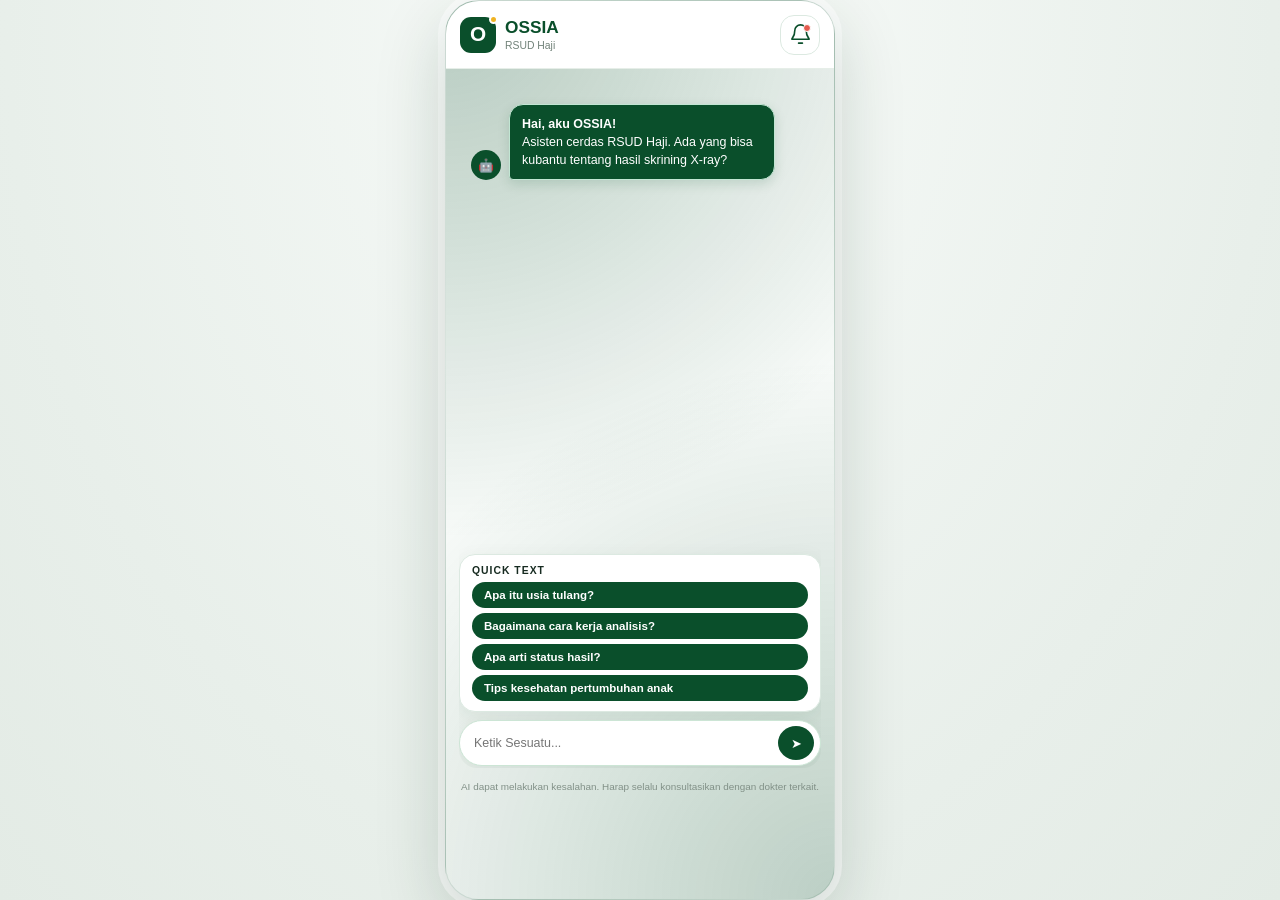
==== commit e35a8d17: "pppppppppp" ====
--- a/chat.html
+++ b/chat.html
@@ -10,7 +10,7 @@
 <link href="https://fonts.googleapis.com/css2?family=Bricolage+Grotesque:opsz,wght@12..96,500;12..96,700&family=Public+Sans:wght@400;500;600;700&display=swap" rel="stylesheet">
 <link rel="stylesheet" href="style.css">
 <link rel="stylesheet" href="home.css">
-<link rel="stylesheet" href="mobile-pages.css">
+
 <style>
   body > .om-chat-page, .om-chat-page {
     background: radial-gradient(circle at 0% 0%, rgba(10, 79, 43, 0.28) 0%, transparent 55%),
@@ -101,6 +101,7 @@
   .drawer-overlay { position: absolute; inset: 0; background: rgba(0,0,0,0.4); z-index: 1050; display: none; backdrop-filter: blur(2px); }
   .drawer-overlay.show { display: block; }
 </style>
+<link rel="stylesheet" href="mobile-pages.css">
 </head>
 <body>
 <section class="ossia-mobile-page om-chat-page" id="view-chat">
@@ -122,10 +123,11 @@
   <!-- Header -->
   <header class="om-topbar">
     <div class="om-brand"><span class="om-logo">O<i></i></span><span>OSSIA<small>RSUD Haji</small></span></div>
-    <button class="om-icon-btn" type="button" onclick="toggleHistoryDrawer()">
-      <svg viewBox="0 0 24 24" width="19" height="19" fill="none" stroke="currentColor" stroke-width="1.8" stroke-linecap="round" stroke-linejoin="round">
-        <circle cx="12" cy="12" r="10"></circle><polyline points="12 6 12 12 16 14"></polyline>
-      </svg>
+    <button class="om-icon-btn" id="chatNotifications" type="button" aria-label="Notifikasi" onclick="showOssiaToast('Belum ada notifikasi baru.')">
+      <svg class="om-bell-icon" viewBox="0 0 24 24" aria-hidden="true">
+        <path d="M18 8a6 6 0 0 0-12 0c0 7-3 7-3 9h18c0-2-3-2-3-9"></path>
+        <path d="M10 21h4"></path>
+      </svg><b aria-hidden="true"></b>
     </button>
   </header>
   
@@ -408,19 +410,6 @@
     toast.classList.add("show");
     window.setTimeout(() => toast.classList.remove("show"), 2500);
   };
-
-  document.addEventListener("DOMContentLoaded", function () {
-    const current = location.pathname.split("/").pop().toLowerCase().replace(".html", "");
-    if (!["home", "riwayat", "chat", "me"].includes(current) || document.querySelector(".mobile-nav")) return;
-    const items = [["home","⌂","Home"],["riwayat","▤","Riwayat"],["chat","▢","Chat"],["me","♙","Me"]];
-    const nav = document.createElement("nav");
-    nav.className = "mobile-nav";
-    nav.setAttribute("aria-label", "Navigasi utama");
-    nav.innerHTML = items.map(([id, icon, label]) =>
-      `<button type="button" class="${current===id?"active":""}" aria-label="${label}" ${current===id?'aria-current="page"':""} onclick="bukaHalaman('${id}')"><span aria-hidden="true">${icon}</span><span>${label}</span></button>`
-    ).join("");
-    document.body.appendChild(nav);
-  });
 })();
 </script>
 </body>
--- a/style.css
+++ b/style.css
@@ -462,3 +462,28 @@
 }
 
 body > .shell, body > #view-me, body > #view-chatbot { padding-bottom: 72px !important; }
+
+/* FINAL OSSIA frame + one clean bottom navigation */
+body { overflow:hidden !important; }
+body > .ossia-mobile-page, body > .shell, body > #view-me, body > #view-chatbot {
+  box-sizing:border-box !important;
+}
+.mobile-nav {
+  position:fixed !important; z-index:9999 !important;
+  left:50% !important; right:auto !important;
+  bottom:max(0px, calc((100dvh - min(844px, 100dvh))/2)) !important;
+  transform:translateX(-50%) !important;
+  width:min(390px,100vw) !important; min-height:70px !important;
+  display:grid !important; grid-template-columns:repeat(4,minmax(0,1fr)) !important;
+  padding:7px 8px max(7px,env(safe-area-inset-bottom)) !important;
+  background:rgba(255,255,255,.98) !important;
+  border:1px solid #dce9e1 !important; border-bottom:0 !important;
+  border-radius:22px 22px 30px 30px !important;
+  box-shadow:0 -3px 16px rgba(10,79,43,.06) !important;
+  backdrop-filter:blur(14px);
+}
+.mobile-nav button { min-height:50px !important; border-radius:13px !important; }
+@media(max-width:430px) {
+ body { align-items:stretch !important; }
+ .mobile-nav { bottom:0 !important; border-radius:18px 18px 0 0 !important; }
+}
--- a/home.css
+++ b/home.css
@@ -99,3 +99,23 @@
 .om-empty-results p { max-width:300px; margin:0 0 14px; color:var(--om-muted); font-size:.7rem; line-height:1.65; }
 .om-empty-link { border:1px solid #cfe6d7; border-radius:11px; padding:9px 12px; background:#f7fcf8; color:var(--om-green); font:700 .7rem 'Public Sans',sans-serif; cursor:pointer; }
 .om-empty-link:active { background:#e5f5ec; }
+
+/* OSSIA UI refinement: header and upload card */
+.ossia-mobile-page { position:relative; }
+.om-topbar { min-height:68px; height:68px; padding:0 18px; display:flex; align-items:center; }
+.om-brand { gap:10px; line-height:1.05; }
+.om-logo { flex:0 0 38px; width:38px; height:38px; }
+.om-icon-btn { width:46px; height:46px; border-radius:15px; flex:0 0 46px; }
+.upload-card .om-section-title { align-items:flex-start; }
+.upload-card .om-section-title > .om-tag { display:none !important; }
+.om-dropzone small { display:block; }
+.om-primary-btn { min-height:46px; }
+.om-file-meta small { color:var(--om-muted); }
+@media (min-width:431px) {
+  body > .ossia-mobile-page { height:min(844px,100dvh) !important; min-height:0 !important; overflow-y:auto !important; overflow-x:hidden !important; padding-bottom:78px !important; }
+  body > .ossia-mobile-page .om-topbar { position:sticky; top:0; z-index:5; }
+}
+@media (max-width:430px) {
+  body > .ossia-mobile-page { height:100dvh !important; min-height:0 !important; overflow-y:auto !important; padding-bottom:78px !important; border-radius:0 !important; }
+  .om-topbar { position:sticky; top:0; z-index:5; }
+}
--- a/mobile-pages.css
+++ b/mobile-pages.css
@@ -46,3 +46,138 @@
 @media (max-width:430px) {
  .om-chat-card { min-height:calc(100dvh - 290px); }
 }
+
+
+/* =========================================================
+   OSSIA — shared iOS-like UI for Home, Riwayat, Chat, and Me
+   One parent navigation is rendered by index.html only.
+   ========================================================= */
+:root {
+  --om-ios-font: -apple-system, BlinkMacSystemFont, "SF Pro Text",
+    "SF Pro Display", "Segoe UI", Roboto, Helvetica, Arial, sans-serif;
+}
+html, body {
+  width: 100%;
+  height: 100%;
+  min-height: 100%;
+  margin: 0;
+  font-family: var(--om-ios-font) !important;
+  -webkit-font-smoothing: antialiased;
+  text-rendering: optimizeLegibility;
+}
+body, button, input, textarea, select {
+  font-family: var(--om-ios-font) !important;
+}
+.ossia-mobile-page {
+  width: 100% !important;
+  max-width: none !important;
+  height: 100% !important;
+  min-height: 100% !important;
+  margin: 0 !important;
+  padding: 0 !important;
+  display: flex !important;
+  flex-direction: column !important;
+  overflow: hidden !important;
+  background: #f4f9f6 !important;
+  font-family: var(--om-ios-font) !important;
+}
+.ossia-mobile-page * {
+  font-family: inherit;
+}
+.om-topbar {
+  position: relative !important;
+  top: auto !important;
+  z-index: 5 !important;
+  flex: 0 0 68px !important;
+  height: 68px !important;
+  min-height: 68px !important;
+  padding: 0 18px !important;
+  display: flex !important;
+  align-items: center !important;
+  justify-content: space-between !important;
+  background: #fff !important;
+  border: 0 !important;
+  border-bottom: 1px solid #e6eee8 !important;
+  box-shadow: none !important;
+}
+.om-brand {
+  display: flex !important;
+  align-items: center !important;
+  gap: 9px !important;
+  color: #0a4f2b !important;
+  font-size: 1.08rem !important;
+  line-height: 1.1 !important;
+  font-weight: 750 !important;
+}
+.om-brand small {
+  display: block !important;
+  margin-top: 3px !important;
+  color: #718279 !important;
+  font-size: .65rem !important;
+  font-weight: 500 !important;
+}
+.om-logo {
+  width: 36px !important;
+  height: 36px !important;
+  flex: 0 0 36px !important;
+  border-radius: 11px !important;
+  display: grid !important;
+  place-items: center !important;
+  background: #0a4f2b !important;
+  color: #fff !important;
+}
+.om-icon-btn {
+  width: 40px !important;
+  height: 40px !important;
+  flex: 0 0 40px !important;
+  border: 1px solid #dce9e1 !important;
+  border-radius: 14px !important;
+  background: #fff !important;
+  color: #0a4f2b !important;
+  box-shadow: none !important;
+}
+.om-content {
+  flex: 1 1 auto !important;
+  min-height: 0 !important;
+  width: 100% !important;
+  overflow-y: auto !important;
+  overscroll-behavior: contain;
+  padding: 19px 15px 100px !important;
+  scrollbar-width: thin;
+}
+.om-page-intro h1,
+.om-welcome h1,
+.om-section-title h2 {
+  font-family: var(--om-ios-font) !important;
+  letter-spacing: -.025em;
+}
+.om-chat-page .om-topbar,
+.om-me-page .om-topbar {
+  background: #fff !important;
+  border-bottom: 1px solid #e6eee8 !important;
+  color: #172b21 !important;
+}
+.om-chat-content {
+  flex: 1 1 auto !important;
+  min-height: 0 !important;
+  padding: 12px 14px 92px !important;
+  overflow: hidden !important;
+}
+.om-chat-card {
+  min-height: 0 !important;
+}
+.om-me-content {
+  min-height: 0 !important;
+  padding-bottom: 100px !important;
+  background: #f4f9f6 !important;
+}
+.om-me-page .om-page-intro h1 {
+  color: #0a4f2b !important;
+  font-family: var(--om-ios-font) !important;
+  font-size: 1.45rem !important;
+  letter-spacing: -.025em !important;
+}
+@media (max-width: 460px) {
+  .om-content { padding-bottom: 100px !important; }
+  .om-chat-content { padding-bottom: 92px !important; }
+}
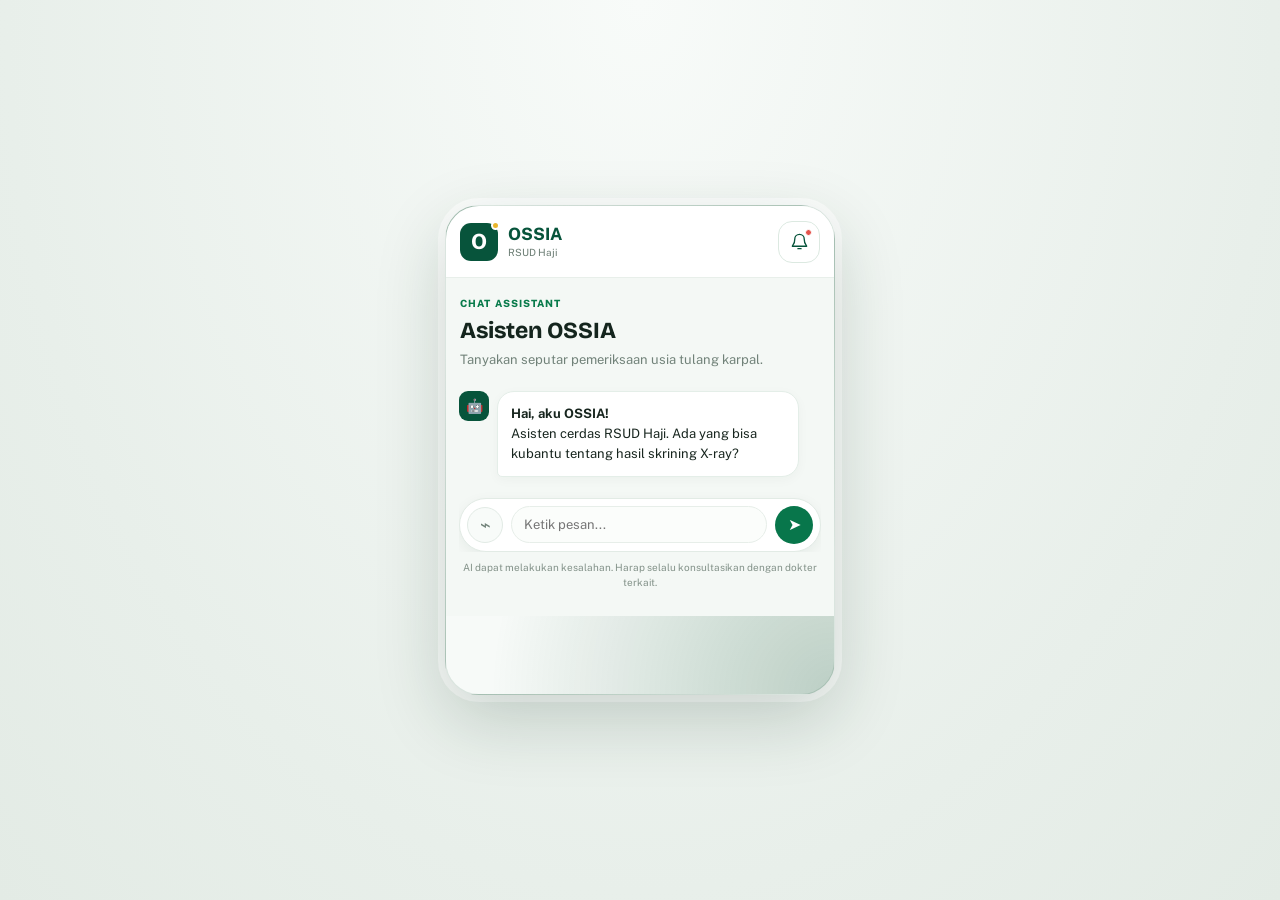
==== commit 154a8610: "pupi" ====
--- a/chat.html
+++ b/chat.html
@@ -10,7 +10,7 @@
 <link href="https://fonts.googleapis.com/css2?family=Bricolage+Grotesque:opsz,wght@12..96,500;12..96,700&family=Public+Sans:wght@400;500;600;700&display=swap" rel="stylesheet">
 <link rel="stylesheet" href="style.css">
 <link rel="stylesheet" href="home.css">
-
+<link rel="stylesheet" href="mobile-pages.css">
 <style>
   body > .om-chat-page, .om-chat-page {
     background: radial-gradient(circle at 0% 0%, rgba(10, 79, 43, 0.28) 0%, transparent 55%),
@@ -101,7 +101,7 @@
   .drawer-overlay { position: absolute; inset: 0; background: rgba(0,0,0,0.4); z-index: 1050; display: none; backdrop-filter: blur(2px); }
   .drawer-overlay.show { display: block; }
 </style>
-<link rel="stylesheet" href="mobile-pages.css">
+<link rel="stylesheet" href="ossia-shared-ui.css">
 </head>
 <body>
 <section class="ossia-mobile-page om-chat-page" id="view-chat">
@@ -124,14 +124,16 @@
   <header class="om-topbar">
     <div class="om-brand"><span class="om-logo">O<i></i></span><span>OSSIA<small>RSUD Haji</small></span></div>
     <button class="om-icon-btn" id="chatNotifications" type="button" aria-label="Notifikasi" onclick="showOssiaToast('Belum ada notifikasi baru.')">
-      <svg class="om-bell-icon" viewBox="0 0 24 24" aria-hidden="true">
-        <path d="M18 8a6 6 0 0 0-12 0c0 7-3 7-3 9h18c0-2-3-2-3-9"></path>
-        <path d="M10 21h4"></path>
-      </svg><b aria-hidden="true"></b>
+      <svg viewBox="0 0 24 24" aria-hidden="true"><path d="M18 9a6 6 0 0 0-12 0c0 7-3 7-3 9h18c0-2-3-2-3-9"></path><path d="M10 21h4"></path></svg><b aria-hidden="true"></b>
     </button>
   </header>
   
   <main class="om-content om-chat-content">
+    <section class="om-chat-intro">
+      <p class="om-eyebrow">CHAT ASSISTANT</p>
+      <h1>Asisten OSSIA</h1>
+      <p>Tanyakan seputar pemeriksaan usia tulang karpal.</p>
+    </section>
     <section class="om-chat-card">
       
       <div id="chat-box" class="om-chat-box"></div>
@@ -147,7 +149,8 @@
       </div>
 
       <div class="om-chat-composer">
-        <input id="chat-input" type="text" placeholder="Ketik Sesuatu..." autocomplete="off">
+        <button class="om-chat-attach" type="button" aria-label="Lampiran" onclick="showOssiaToast('Fitur lampiran belum tersedia.')">⌁</button>
+        <input id="chat-input" type="text" placeholder="Ketik pesan..." autocomplete="off">
         <button class="om-chat-send" type="button" onclick="kirimPesan()">➤</button>
       </div>
     </section>
@@ -410,6 +413,19 @@
     toast.classList.add("show");
     window.setTimeout(() => toast.classList.remove("show"), 2500);
   };
+
+  document.addEventListener("DOMContentLoaded", function () {
+    const current = location.pathname.split("/").pop().toLowerCase().replace(".html", "");
+    if (!["home", "riwayat", "chat", "me"].includes(current) || document.querySelector(".mobile-nav")) return;
+    const items = [["home","⌂","Home"],["riwayat","▤","Riwayat"],["chat","▢","Chat"],["me","♙","Me"]];
+    const nav = document.createElement("nav");
+    nav.className = "mobile-nav";
+    nav.setAttribute("aria-label", "Navigasi utama");
+    nav.innerHTML = items.map(([id, icon, label]) =>
+      `<button type="button" class="${current===id?"active":""}" aria-label="${label}" ${current===id?'aria-current="page"':""} onclick="bukaHalaman('${id}')"><span aria-hidden="true">${icon}</span><span>${label}</span></button>`
+    ).join("");
+    document.body.appendChild(nav);
+  });
 })();
 </script>
 </body>
--- a/mobile-pages.css
+++ b/mobile-pages.css
@@ -46,138 +46,3 @@
 @media (max-width:430px) {
  .om-chat-card { min-height:calc(100dvh - 290px); }
 }
-
-
-/* =========================================================
-   OSSIA — shared iOS-like UI for Home, Riwayat, Chat, and Me
-   One parent navigation is rendered by index.html only.
-   ========================================================= */
-:root {
-  --om-ios-font: -apple-system, BlinkMacSystemFont, "SF Pro Text",
-    "SF Pro Display", "Segoe UI", Roboto, Helvetica, Arial, sans-serif;
-}
-html, body {
-  width: 100%;
-  height: 100%;
-  min-height: 100%;
-  margin: 0;
-  font-family: var(--om-ios-font) !important;
-  -webkit-font-smoothing: antialiased;
-  text-rendering: optimizeLegibility;
-}
-body, button, input, textarea, select {
-  font-family: var(--om-ios-font) !important;
-}
-.ossia-mobile-page {
-  width: 100% !important;
-  max-width: none !important;
-  height: 100% !important;
-  min-height: 100% !important;
-  margin: 0 !important;
-  padding: 0 !important;
-  display: flex !important;
-  flex-direction: column !important;
-  overflow: hidden !important;
-  background: #f4f9f6 !important;
-  font-family: var(--om-ios-font) !important;
-}
-.ossia-mobile-page * {
-  font-family: inherit;
-}
-.om-topbar {
-  position: relative !important;
-  top: auto !important;
-  z-index: 5 !important;
-  flex: 0 0 68px !important;
-  height: 68px !important;
-  min-height: 68px !important;
-  padding: 0 18px !important;
-  display: flex !important;
-  align-items: center !important;
-  justify-content: space-between !important;
-  background: #fff !important;
-  border: 0 !important;
-  border-bottom: 1px solid #e6eee8 !important;
-  box-shadow: none !important;
-}
-.om-brand {
-  display: flex !important;
-  align-items: center !important;
-  gap: 9px !important;
-  color: #0a4f2b !important;
-  font-size: 1.08rem !important;
-  line-height: 1.1 !important;
-  font-weight: 750 !important;
-}
-.om-brand small {
-  display: block !important;
-  margin-top: 3px !important;
-  color: #718279 !important;
-  font-size: .65rem !important;
-  font-weight: 500 !important;
-}
-.om-logo {
-  width: 36px !important;
-  height: 36px !important;
-  flex: 0 0 36px !important;
-  border-radius: 11px !important;
-  display: grid !important;
-  place-items: center !important;
-  background: #0a4f2b !important;
-  color: #fff !important;
-}
-.om-icon-btn {
-  width: 40px !important;
-  height: 40px !important;
-  flex: 0 0 40px !important;
-  border: 1px solid #dce9e1 !important;
-  border-radius: 14px !important;
-  background: #fff !important;
-  color: #0a4f2b !important;
-  box-shadow: none !important;
-}
-.om-content {
-  flex: 1 1 auto !important;
-  min-height: 0 !important;
-  width: 100% !important;
-  overflow-y: auto !important;
-  overscroll-behavior: contain;
-  padding: 19px 15px 100px !important;
-  scrollbar-width: thin;
-}
-.om-page-intro h1,
-.om-welcome h1,
-.om-section-title h2 {
-  font-family: var(--om-ios-font) !important;
-  letter-spacing: -.025em;
-}
-.om-chat-page .om-topbar,
-.om-me-page .om-topbar {
-  background: #fff !important;
-  border-bottom: 1px solid #e6eee8 !important;
-  color: #172b21 !important;
-}
-.om-chat-content {
-  flex: 1 1 auto !important;
-  min-height: 0 !important;
-  padding: 12px 14px 92px !important;
-  overflow: hidden !important;
-}
-.om-chat-card {
-  min-height: 0 !important;
-}
-.om-me-content {
-  min-height: 0 !important;
-  padding-bottom: 100px !important;
-  background: #f4f9f6 !important;
-}
-.om-me-page .om-page-intro h1 {
-  color: #0a4f2b !important;
-  font-family: var(--om-ios-font) !important;
-  font-size: 1.45rem !important;
-  letter-spacing: -.025em !important;
-}
-@media (max-width: 460px) {
-  .om-content { padding-bottom: 100px !important; }
-  .om-chat-content { padding-bottom: 92px !important; }
-}
--- a/ossia-shared-ui.css
+++ b/ossia-shared-ui.css
@@ -0,0 +1,62 @@
+/* OSSIA shared UI: header/footer source of truth */
+:root { --ossia-green:#07543b; --ossia-green-2:#0b754b; --ossia-mint:#edf7f1; --ossia-ink:#13251d; --ossia-muted:#718279; --ossia-line:#e1ebe5; }
+html, body { font-family:-apple-system,BlinkMacSystemFont,"SF Pro Text","SF Pro Display","Segoe UI",sans-serif !important; }
+.ossia-mobile-page { width:100% !important; max-width:none !important; min-height:100% !important; margin:0 !important; padding:0 0 78px !important; background:#f4f8f5 !important; color:var(--ossia-ink) !important; }
+/* Header on Home, Riwayat, Chat and Me is identical to the Me reference. */
+.ossia-mobile-page > .om-topbar { position:sticky !important; top:0 !important; z-index:30 !important; display:flex !important; align-items:center !important; justify-content:space-between !important; width:100% !important; height:72px !important; min-height:72px !important; flex:0 0 72px !important; padding:0 15px !important; background:#fff !important; border:0 !important; border-bottom:1px solid #e8efea !important; box-shadow:none !important; }
+.om-topbar .om-brand { display:flex !important; align-items:center !important; gap:10px !important; color:#07543b !important; font-size:17px !important; line-height:1.05 !important; font-weight:750 !important; }
+.om-topbar .om-brand small { display:block !important; margin-top:3px !important; color:#718279 !important; font-size:10px !important; font-weight:450 !important; }
+.om-topbar .om-logo { position:relative !important; display:grid !important; place-items:center !important; flex:0 0 38px !important; width:38px !important; height:38px !important; border-radius:11px !important; background:#07543b !important; color:#fff !important; font-size:21px !important; font-weight:750 !important; }
+.om-topbar .om-logo i { position:absolute !important; top:-2px !important; right:-2px !important; width:9px !important; height:9px !important; border:2px solid #fff !important; border-radius:50% !important; background:#e9b52c !important; }
+.om-topbar .om-icon-btn { position:relative !important; display:grid !important; place-items:center !important; flex:0 0 42px !important; width:42px !important; height:42px !important; padding:0 !important; border:1px solid #dce9e1 !important; border-radius:14px !important; background:#fff !important; color:#07543b !important; }
+.om-topbar .om-icon-btn svg { width:19px !important; height:19px !important; fill:none !important; stroke:currentColor !important; stroke-width:1.7 !important; stroke-linecap:round !important; stroke-linejoin:round !important; }
+.om-topbar .om-icon-btn b { position:absolute !important; top:7px !important; right:7px !important; width:7px !important; height:7px !important; border:1px solid #fff !important; border-radius:50% !important; background:#e4544d !important; }
+/* Child pages must not draw another footer. The only footer is #ossiaIndexNav in index.html. */
+.mobile-nav { display:none !important; }
+.ossia-mobile-page > .om-content { width:100% !important; max-width:none !important; margin:0 !important; padding:20px 15px 28px !important; }
+.om-page-intro { margin:0 1px 18px !important; }
+.om-page-intro .om-eyebrow, .om-welcome .om-eyebrow { color:#087b4b !important; font-size:10px !important; font-weight:800 !important; letter-spacing:1.1px !important; }
+.om-page-intro h1 { color:#14251d !important; font-family:-apple-system,BlinkMacSystemFont,"SF Pro Display",sans-serif !important; font-size:23px !important; line-height:1.2 !important; font-weight:750 !important; margin:0 0 6px !important; }
+.om-page-intro > p:last-child { color:#718279 !important; font-size:13px !important; }
+/* Home and history stay clean and empty before the first upload. */
+.home-page .om-content, .history-page .om-content { background:#f4f8f5 !important; }
+/* Chat page layout matching the supplied Chat reference. */
+.om-chat-page { display:flex !important; flex-direction:column !important; height:100% !important; min-height:100% !important; overflow:hidden !important; background:#f4f8f5 !important; }
+.om-chat-page .om-chat-content { display:flex !important; flex:1 1 auto !important; flex-direction:column !important; min-height:0 !important; overflow:hidden !important; padding:16px 15px 10px !important; background:#f4f8f5 !important; }
+.om-chat-page .om-chat-intro { flex:0 0 auto; margin:0 1px 16px; }
+.om-chat-page .om-chat-intro .om-eyebrow { margin:0 0 6px; color:#087b4b; font-size:10px; font-weight:800; letter-spacing:1.1px; }
+.om-chat-page .om-chat-intro h1 { margin:0 0 6px; color:#14251d; font-size:23px; line-height:1.2; font-weight:750; }
+.om-chat-page .om-chat-intro p:last-child { margin:0; color:#718279; font-size:13px; line-height:1.45; }
+.om-chat-page .om-chat-card { display:flex !important; flex:1 1 auto !important; flex-direction:column !important; min-height:0 !important; overflow:hidden !important; border:0 !important; border-radius:0 !important; background:transparent !important; box-shadow:none !important; }
+.om-chat-page .om-chat-box { display:flex !important; flex:1 1 auto !important; flex-direction:column !important; min-height:0 !important; overflow-y:auto !important; gap:10px !important; margin:0 0 10px !important; padding:2px 0 8px !important; background:transparent !important; border:0 !important; }
+.om-chat-page .chat-bubble { display:flex !important; align-items:flex-start !important; gap:8px !important; max-width:94% !important; margin:3px 0 !important; }
+.om-chat-page .chat-bubble.user { align-self:flex-end !important; flex-direction:row-reverse !important; margin-left:auto !important; }
+.om-chat-page .chat-avatar { display:grid !important; place-items:center !important; flex:0 0 30px !important; width:30px !important; height:30px !important; border-radius:9px !important; background:#07543b !important; color:#fff !important; font-size:14px !important; }
+.om-chat-page .chat-message { max-width:100% !important; padding:12px 13px !important; border:1px solid #e4eee8 !important; border-radius:17px 17px 17px 5px !important; background:#fff !important; color:#17251e !important; box-shadow:0 3px 12px rgba(10,55,34,.035) !important; font-size:13px !important; line-height:1.55 !important; overflow-wrap:anywhere !important; }
+.om-chat-page .chat-bubble.user .chat-message { border:1px solid #d9f1e4 !important; border-radius:17px 17px 5px 17px !important; background:#ddf6e9 !important; color:#17251e !important; box-shadow:none !important; }
+.om-chat-page .om-quick-text-card { display:none !important; }
+.om-chat-page .om-chat-composer { display:flex !important; align-items:center !important; gap:8px !important; flex:0 0 auto !important; margin:0 !important; padding:7px !important; border:1px solid #e2ebe5 !important; border-radius:999px !important; background:#fff !important; box-shadow:0 4px 14px rgba(10,55,34,.06) !important; }
+.om-chat-page .om-chat-composer input { flex:1 1 auto !important; min-width:0 !important; padding:10px 12px !important; border:1px solid #e7eee9 !important; border-radius:999px !important; background:#fbfdfb !important; color:#17251e !important; font-size:13px !important; }
+.om-chat-page .om-chat-attach { display:grid; place-items:center; flex:0 0 36px; width:36px; height:36px; border:1px solid #e2ebe5; border-radius:50%; background:#f8fbf9; color:#718279; font-size:18px; }
+.om-chat-page .om-chat-send { flex:0 0 38px !important; width:38px !important; height:38px !important; border-radius:50% !important; background:#08764b !important; color:#fff !important; font-size:16px !important; }
+.om-chat-page .om-disclaimer { flex:0 0 auto; margin:8px 3px 0 !important; color:#829188 !important; font-size:10px !important; text-align:center; }
+/* Me page: visual hierarchy and grouped rows from the supplied profile reference. */
+.om-me-page .om-me-content { min-height:calc(100% - 72px) !important; padding:20px 15px 28px !important; background:#f4f8f5 !important; }
+.om-me-page .om-page-intro { margin-bottom:13px !important; }
+.om-me-page .om-page-intro h1 { color:#08764b !important; font-size:13px !important; letter-spacing:.6px !important; }
+.om-me-page .om-custom-profile-card { display:flex !important; align-items:center !important; gap:12px !important; margin:0 0 14px !important; padding:13px !important; border:1px solid #e3ece6 !important; border-radius:18px !important; background:#fff !important; box-shadow:none !important; }
+.om-me-page .om-custom-avatar { flex:0 0 58px !important; width:58px !important; height:58px !important; border:0 !important; background:#e4f5eb !important; }
+.om-me-page .om-profile-details { display:flex !important; flex-direction:column !important; gap:3px !important; }
+.om-me-page .om-badge-pill { padding:0 !important; margin:0 0 2px !important; border-radius:0 !important; background:transparent !important; color:#17251e !important; font-size:14px !important; letter-spacing:0 !important; }
+.om-me-page .om-info-text { color:#52645a !important; font-size:10px !important; line-height:1.35 !important; }
+.om-me-page .om-profile-menu { display:flex !important; flex-direction:column !important; gap:0 !important; margin:0 0 13px !important; padding:0 12px !important; border:1px solid #e3ece6 !important; border-radius:17px !important; background:#fff !important; }
+.om-me-page .om-profile-menu button { display:flex !important; align-items:center !important; gap:11px !important; min-height:48px !important; width:100% !important; padding:8px 0 !important; border:0 !important; border-bottom:1px solid #edf2ee !important; border-radius:0 !important; background:transparent !important; color:#17251e !important; text-align:left !important; }
+.om-me-page .om-profile-menu button:last-child { border-bottom:0 !important; }
+.om-me-page .om-profile-menu-icon { display:grid !important; place-items:center !important; flex:0 0 22px !important; width:22px !important; height:22px !important; border-radius:0 !important; background:transparent !important; color:#62766b !important; font-size:16px !important; }
+.om-me-page .om-profile-menu button>span:nth-child(2) { display:flex !important; flex:1 !important; flex-direction:column !important; gap:2px !important; }
+.om-me-page .om-profile-menu strong { color:#17251e !important; font-size:12px !important; font-weight:550 !important; }
+.om-me-page .om-profile-menu small { color:#718279 !important; font-size:10px !important; }
+.om-me-page .om-profile-menu button>b { color:#687b70 !important; font-size:19px !important; }
+.om-me-page .om-logout-btn { min-height:45px !important; margin:0 !important; border:1px solid #f2dddd !important; border-radius:14px !important; background:#fff !important; color:#dc3d36 !important; font-size:12px !important; }
+@media (min-width:700px) { .ossia-mobile-page > .om-content { max-width:none !important; } }
+@media (max-width:430px) { .ossia-mobile-page { min-height:100dvh !important; } .om-chat-page { height:100dvh !important; } }
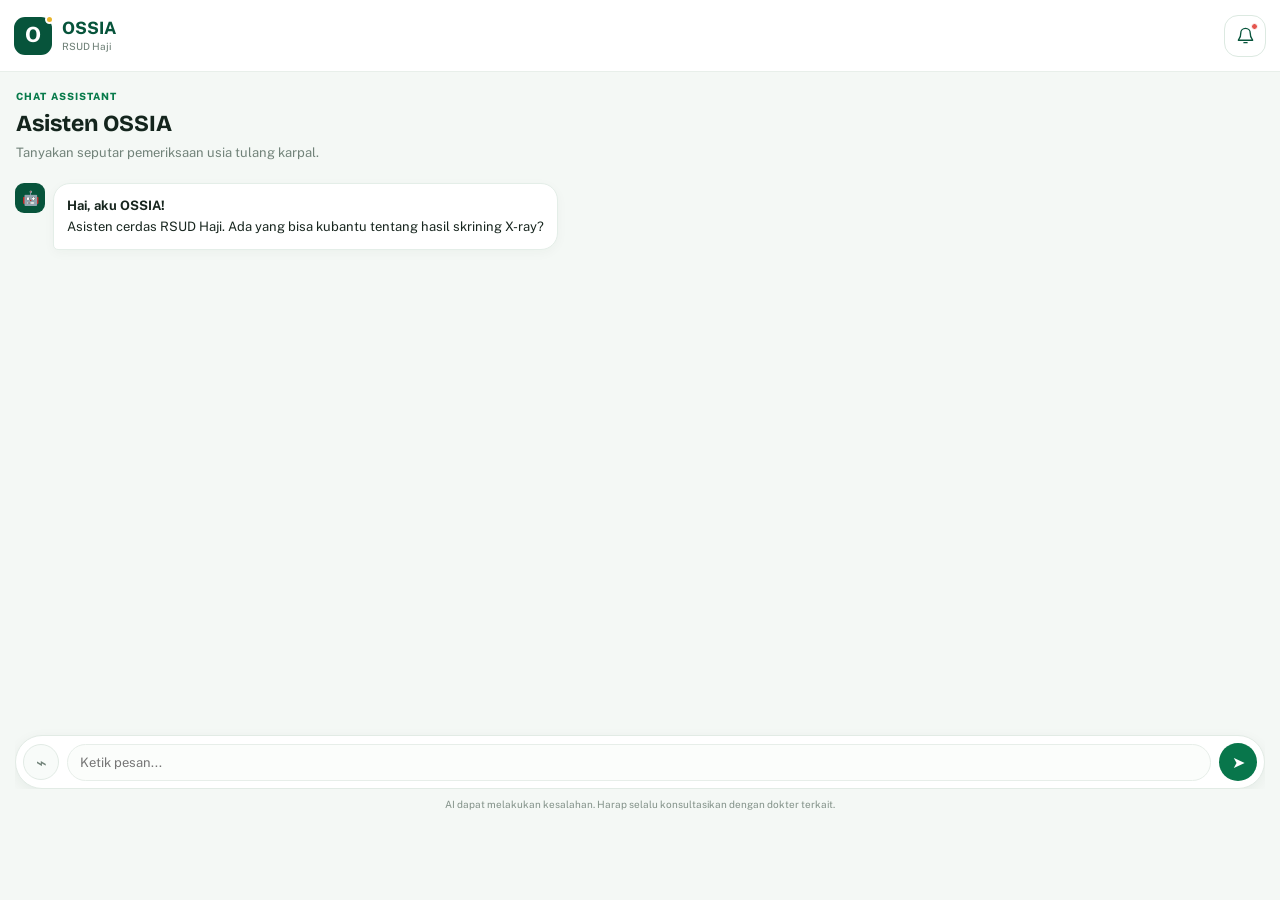
==== commit b7b6e5a6: "ppp" ====
--- a/chat.html
+++ b/chat.html
@@ -103,7 +103,7 @@
 </style>
 <link rel="stylesheet" href="ossia-shared-ui.css">
 </head>
-<body>
+<body class="ossia-chat-document">
 <section class="ossia-mobile-page om-chat-page" id="view-chat">
   
   <!-- Sidebar Riwayat Chat AI -->
--- a/ossia-shared-ui.css
+++ b/ossia-shared-ui.css
@@ -60,3 +60,63 @@
 .om-me-page .om-logout-btn { min-height:45px !important; margin:0 !important; border:1px solid #f2dddd !important; border-radius:14px !important; background:#fff !important; color:#dc3d36 !important; font-size:12px !important; }
 @media (min-width:700px) { .ossia-mobile-page > .om-content { max-width:none !important; } }
 @media (max-width:430px) { .ossia-mobile-page { min-height:100dvh !important; } .om-chat-page { height:100dvh !important; } }
+
+
+/* FINAL CHAT POSITION FIX
+   Chat was vertically centered by the legacy body flex layout from style.css.
+   The parent index.html already supplies the phone frame and the only footer.
+   Keep the Chat page at the top of the iframe, exactly like Home, Riwayat and Me.
+*/
+html:has(body.ossia-chat-document),
+body.ossia-chat-document {
+  width:100% !important;
+  height:100% !important;
+  min-height:100% !important;
+  margin:0 !important;
+}
+body.ossia-chat-document {
+  display:block !important;
+  padding:0 !important;
+  overflow:hidden !important;
+  background:#f4f8f5 !important;
+}
+body.ossia-chat-document > .om-chat-page {
+  display:flex !important;
+  position:relative !important;
+  inset:auto !important;
+  width:100% !important;
+  height:100% !important;
+  min-height:100% !important;
+  max-height:none !important;
+  margin:0 !important;
+  padding:0 0 78px !important;
+  overflow:hidden !important;
+  border:0 !important;
+  border-radius:0 !important;
+  box-shadow:none !important;
+  background:#f4f8f5 !important;
+}
+body.ossia-chat-document > .om-chat-page > .om-topbar {
+  position:relative !important;
+  top:auto !important;
+  flex:0 0 72px !important;
+  height:72px !important;
+  min-height:72px !important;
+}
+body.ossia-chat-document > .om-chat-page > .om-chat-content {
+  flex:1 1 auto !important;
+  min-height:0 !important;
+  padding:16px 15px 10px !important;
+  overflow:hidden !important;
+  justify-content:flex-start !important;
+}
+body.ossia-chat-document .om-chat-card {
+  flex:1 1 auto !important;
+  min-height:0 !important;
+  justify-content:flex-start !important;
+}
+body.ossia-chat-document .om-chat-box {
+  flex:1 1 auto !important;
+  min-height:0 !important;
+  justify-content:flex-start !important;
+}
